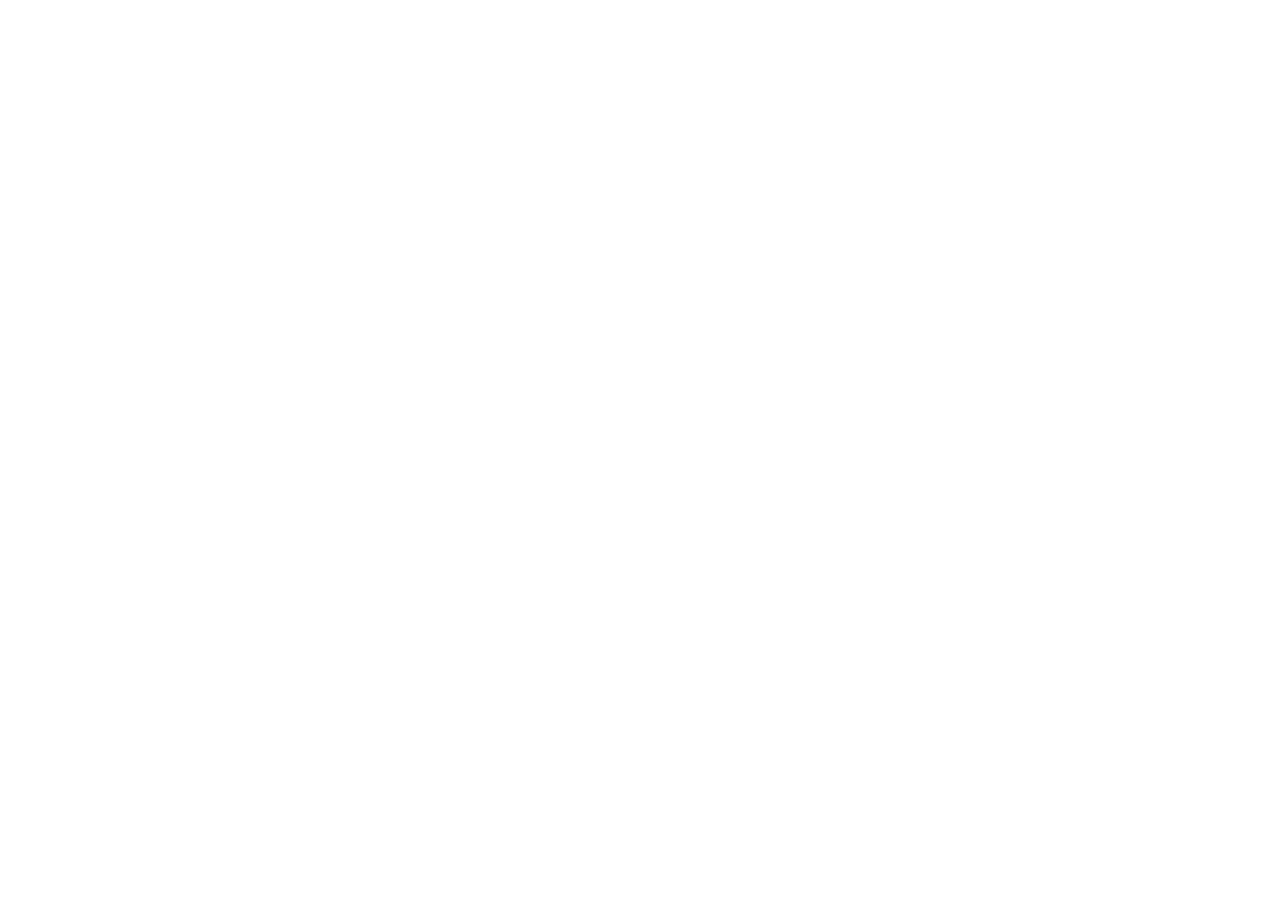
==== index.html @ fd84e526 "完成登录/注册页面的绘制" ====
<!DOCTYPE html>
<html lang="en">
  <head>
    <meta charset="UTF-8" />
    <meta name="viewport" content="width=device-width, initial-scale=1.0" />
    <title>Document</title>
  </head>
  <body></body>
</html>
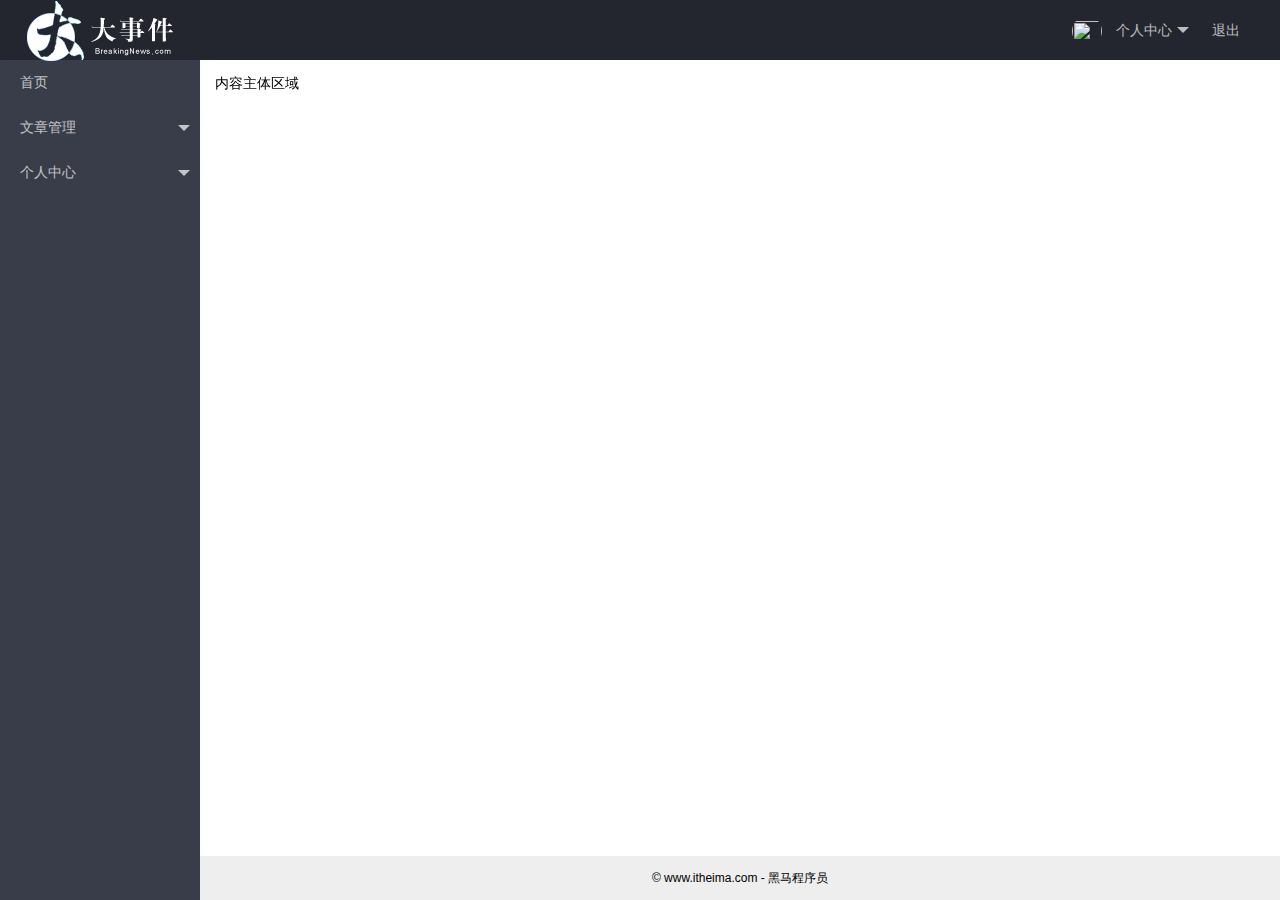
==== commit 5d9a5389: "index搭建" ====
--- a/index.html
+++ b/index.html
@@ -4,6 +4,74 @@
     <meta charset="UTF-8" />
     <meta name="viewport" content="width=device-width, initial-scale=1.0" />
     <title>Document</title>
+    <link rel="stylesheet" href="/assets/lib/layui/css/layui.css" />
+    <link rel="stylesheet" href="/assets/css/index.css" />
   </head>
-  <body></body>
+  <body class="layui-layout-body">
+    <div class="layui-layout layui-layout-admin">
+      <div class="layui-header">
+        <div class="layui-logo">
+          <img src="/assets/images/logo.png" alt="" />
+        </div>
+        <!-- 头部区域（可配合layui已有的水平导航） -->
+
+        <ul class="layui-nav layui-layout-right">
+          <li class="layui-nav-item">
+            <a href="javascript:;">
+              <img src="http://t.cn/RCzsdCq" class="layui-nav-img" />
+              个人中心
+            </a>
+            <dl class="layui-nav-child">
+              <dd><a href="">基本资料</a></dd>
+              <dd><a href="">更换头像</a></dd>
+              <dd><a href="">重置密码</a></dd>
+            </dl>
+          </li>
+          <li class="layui-nav-item"><a href="">退出</a></li>
+        </ul>
+      </div>
+
+      <div class="layui-side layui-bg-black">
+        <div class="layui-side-scroll">
+          <!-- 左侧导航区域（可配合layui已有的垂直导航） -->
+          <ul class="layui-nav layui-nav-tree" lay-filter="test">
+            <li class="layui-nav-item"><a href="">首页</a></li>
+            <li class="layui-nav-item">
+              <a class="" href="javascript:;">文章管理</a>
+              <dl class="layui-nav-child">
+                <dd><a href="javascript:;">文章类别</a></dd>
+                <dd><a href="javascript:;">文章列表</a></dd>
+                <dd><a href="javascript:;">发表文章</a></dd>
+              </dl>
+            </li>
+            <li class="layui-nav-item">
+              <a href="javascript:;">个人中心</a>
+              <dl class="layui-nav-child">
+                <dd><a href="javascript:;">基本资料</a></dd>
+                <dd><a href="javascript:;">更换头像</a></dd>
+                <dd><a href="javascript:;">重置密码</a></dd>
+              </dl>
+            </li>
+          </ul>
+        </div>
+      </div>
+
+      <div class="layui-body">
+        <!-- 内容主体区域 -->
+        <div style="padding: 15px">内容主体区域</div>
+      </div>
+
+      <div class="layui-footer">
+        <!-- 底部固定区域 -->
+        © www.itheima.com - 黑马程序员
+      </div>
+    </div>
+    <script src="/assets/lib/layui/layui.all.js"></script>
+    <script>
+      //JavaScript代码区域
+      layui.use("element", function () {
+        var element = layui.element;
+      });
+    </script>
+  </body>
 </html>
--- a/assets/lib/layui/css/layui.css
+++ b/assets/lib/layui/css/layui.css
@@ -0,0 +1,2 @@
+/** layui-v2.5.5 MIT License By https://www.layui.com */
+ .layui-inline,img{display:inline-block;vertical-align:middle}h1,h2,h3,h4,h5,h6{font-weight:400}.layui-edge,.layui-header,.layui-inline,.layui-main{position:relative}.layui-body,.layui-edge,.layui-elip{overflow:hidden}.layui-btn,.layui-edge,.layui-inline,img{vertical-align:middle}.layui-btn,.layui-disabled,.layui-icon,.layui-unselect{-moz-user-select:none;-webkit-user-select:none;-ms-user-select:none}.layui-elip,.layui-form-checkbox span,.layui-form-pane .layui-form-label{text-overflow:ellipsis;white-space:nowrap}.layui-breadcrumb,.layui-tree-btnGroup{visibility:hidden}blockquote,body,button,dd,div,dl,dt,form,h1,h2,h3,h4,h5,h6,input,li,ol,p,pre,td,textarea,th,ul{margin:0;padding:0;-webkit-tap-highlight-color:rgba(0,0,0,0)}a:active,a:hover{outline:0}img{border:none}li{list-style:none}table{border-collapse:collapse;border-spacing:0}h4,h5,h6{font-size:100%}button,input,optgroup,option,select,textarea{font-family:inherit;font-size:inherit;font-style:inherit;font-weight:inherit;outline:0}pre{white-space:pre-wrap;white-space:-moz-pre-wrap;white-space:-pre-wrap;white-space:-o-pre-wrap;word-wrap:break-word}body{line-height:24px;font:14px Helvetica Neue,Helvetica,PingFang SC,Tahoma,Arial,sans-serif}hr{height:1px;margin:10px 0;border:0;clear:both}a{color:#333;text-decoration:none}a:hover{color:#777}a cite{font-style:normal;*cursor:pointer}.layui-border-box,.layui-border-box *{box-sizing:border-box}.layui-box,.layui-box *{box-sizing:content-box}.layui-clear{clear:both;*zoom:1}.layui-clear:after{content:'\20';clear:both;*zoom:1;display:block;height:0}.layui-inline{*display:inline;*zoom:1}.layui-edge{display:inline-block;width:0;height:0;border-width:6px;border-style:dashed;border-color:transparent}.layui-edge-top{top:-4px;border-bottom-color:#999;border-bottom-style:solid}.layui-edge-right{border-left-color:#999;border-left-style:solid}.layui-edge-bottom{top:2px;border-top-color:#999;border-top-style:solid}.layui-edge-left{border-right-color:#999;border-right-style:solid}.layui-disabled,.layui-disabled:hover{color:#d2d2d2!important;cursor:not-allowed!important}.layui-circle{border-radius:100%}.layui-show{display:block!important}.layui-hide{display:none!important}@font-face{font-family:layui-icon;src:url(../font/iconfont.eot?v=250);src:url(../font/iconfont.eot?v=250#iefix) format('embedded-opentype'),url(../font/iconfont.woff2?v=250) format('woff2'),url(../font/iconfont.woff?v=250) format('woff'),url(../font/iconfont.ttf?v=250) format('truetype'),url(../font/iconfont.svg?v=250#layui-icon) format('svg')}.layui-icon{font-family:layui-icon!important;font-size:16px;font-style:normal;-webkit-font-smoothing:antialiased;-moz-osx-font-smoothing:grayscale}.layui-icon-reply-fill:before{content:"\e611"}.layui-icon-set-fill:before{content:"\e614"}.layui-icon-menu-fill:before{content:"\e60f"}.layui-icon-search:before{content:"\e615"}.layui-icon-share:before{content:"\e641"}.layui-icon-set-sm:before{content:"\e620"}.layui-icon-engine:before{content:"\e628"}.layui-icon-close:before{content:"\1006"}.layui-icon-close-fill:before{content:"\1007"}.layui-icon-chart-screen:before{content:"\e629"}.layui-icon-star:before{content:"\e600"}.layui-icon-circle-dot:before{content:"\e617"}.layui-icon-chat:before{content:"\e606"}.layui-icon-release:before{content:"\e609"}.layui-icon-list:before{content:"\e60a"}.layui-icon-chart:before{content:"\e62c"}.layui-icon-ok-circle:before{content:"\1005"}.layui-icon-layim-theme:before{content:"\e61b"}.layui-icon-table:before{content:"\e62d"}.layui-icon-right:before{content:"\e602"}.layui-icon-left:before{content:"\e603"}.layui-icon-cart-simple:before{content:"\e698"}.layui-icon-face-cry:before{content:"\e69c"}.layui-icon-face-smile:before{content:"\e6af"}.layui-icon-survey:before{content:"\e6b2"}.layui-icon-tree:before{content:"\e62e"}.layui-icon-upload-circle:before{content:"\e62f"}.layui-icon-add-circle:before{content:"\e61f"}.layui-icon-download-circle:before{content:"\e601"}.layui-icon-templeate-1:before{content:"\e630"}.layui-icon-util:before{content:"\e631"}.layui-icon-face-surprised:before{content:"\e664"}.layui-icon-edit:before{content:"\e642"}.layui-icon-speaker:before{content:"\e645"}.layui-icon-down:before{content:"\e61a"}.layui-icon-file:before{content:"\e621"}.layui-icon-layouts:before{content:"\e632"}.layui-icon-rate-half:before{content:"\e6c9"}.layui-icon-add-circle-fine:before{content:"\e608"}.layui-icon-prev-circle:before{content:"\e633"}.layui-icon-read:before{content:"\e705"}.layui-icon-404:before{content:"\e61c"}.layui-icon-carousel:before{content:"\e634"}.layui-icon-help:before{content:"\e607"}.layui-icon-code-circle:before{content:"\e635"}.layui-icon-water:before{content:"\e636"}.layui-icon-username:before{content:"\e66f"}.layui-icon-find-fill:before{content:"\e670"}.layui-icon-about:before{content:"\e60b"}.layui-icon-location:before{content:"\e715"}.layui-icon-up:before{content:"\e619"}.layui-icon-pause:before{content:"\e651"}.layui-icon-date:before{content:"\e637"}.layui-icon-layim-uploadfile:before{content:"\e61d"}.layui-icon-delete:before{content:"\e640"}.layui-icon-play:before{content:"\e652"}.layui-icon-top:before{content:"\e604"}.layui-icon-friends:before{content:"\e612"}.layui-icon-refresh-3:before{content:"\e9aa"}.layui-icon-ok:before{content:"\e605"}.layui-icon-layer:before{content:"\e638"}.layui-icon-face-smile-fine:before{content:"\e60c"}.layui-icon-dollar:before{content:"\e659"}.layui-icon-group:before{content:"\e613"}.layui-icon-layim-download:before{content:"\e61e"}.layui-icon-picture-fine:before{content:"\e60d"}.layui-icon-link:before{content:"\e64c"}.layui-icon-diamond:before{content:"\e735"}.layui-icon-log:before{content:"\e60e"}.layui-icon-rate-solid:before{content:"\e67a"}.layui-icon-fonts-del:before{content:"\e64f"}.layui-icon-unlink:before{content:"\e64d"}.layui-icon-fonts-clear:before{content:"\e639"}.layui-icon-triangle-r:before{content:"\e623"}.layui-icon-circle:before{content:"\e63f"}.layui-icon-radio:before{content:"\e643"}.layui-icon-align-center:before{content:"\e647"}.layui-icon-align-right:before{content:"\e648"}.layui-icon-align-left:before{content:"\e649"}.layui-icon-loading-1:before{content:"\e63e"}.layui-icon-return:before{content:"\e65c"}.layui-icon-fonts-strong:before{content:"\e62b"}.layui-icon-upload:before{content:"\e67c"}.layui-icon-dialogue:before{content:"\e63a"}.layui-icon-video:before{content:"\e6ed"}.layui-icon-headset:before{content:"\e6fc"}.layui-icon-cellphone-fine:before{content:"\e63b"}.layui-icon-add-1:before{content:"\e654"}.layui-icon-face-smile-b:before{content:"\e650"}.layui-icon-fonts-html:before{content:"\e64b"}.layui-icon-form:before{content:"\e63c"}.layui-icon-cart:before{content:"\e657"}.layui-icon-camera-fill:before{content:"\e65d"}.layui-icon-tabs:before{content:"\e62a"}.layui-icon-fonts-code:before{content:"\e64e"}.layui-icon-fire:before{content:"\e756"}.layui-icon-set:before{content:"\e716"}.layui-icon-fonts-u:before{content:"\e646"}.layui-icon-triangle-d:before{content:"\e625"}.layui-icon-tips:before{content:"\e702"}.layui-icon-picture:before{content:"\e64a"}.layui-icon-more-vertical:before{content:"\e671"}.layui-icon-flag:before{content:"\e66c"}.layui-icon-loading:before{content:"\e63d"}.layui-icon-fonts-i:before{content:"\e644"}.layui-icon-refresh-1:before{content:"\e666"}.layui-icon-rmb:before{content:"\e65e"}.layui-icon-home:before{content:"\e68e"}.layui-icon-user:before{content:"\e770"}.layui-icon-notice:before{content:"\e667"}.layui-icon-login-weibo:before{content:"\e675"}.layui-icon-voice:before{content:"\e688"}.layui-icon-upload-drag:before{content:"\e681"}.layui-icon-login-qq:before{content:"\e676"}.layui-icon-snowflake:before{content:"\e6b1"}.layui-icon-file-b:before{content:"\e655"}.layui-icon-template:before{content:"\e663"}.layui-icon-auz:before{content:"\e672"}.layui-icon-console:before{content:"\e665"}.layui-icon-app:before{content:"\e653"}.layui-icon-prev:before{content:"\e65a"}.layui-icon-website:before{content:"\e7ae"}.layui-icon-next:before{content:"\e65b"}.layui-icon-component:before{content:"\e857"}.layui-icon-more:before{content:"\e65f"}.layui-icon-login-wechat:before{content:"\e677"}.layui-icon-shrink-right:before{content:"\e668"}.layui-icon-spread-left:before{content:"\e66b"}.layui-icon-camera:before{content:"\e660"}.layui-icon-note:before{content:"\e66e"}.layui-icon-refresh:before{content:"\e669"}.layui-icon-female:before{content:"\e661"}.layui-icon-male:before{content:"\e662"}.layui-icon-password:before{content:"\e673"}.layui-icon-senior:before{content:"\e674"}.layui-icon-theme:before{content:"\e66a"}.layui-icon-tread:before{content:"\e6c5"}.layui-icon-praise:before{content:"\e6c6"}.layui-icon-star-fill:before{content:"\e658"}.layui-icon-rate:before{content:"\e67b"}.layui-icon-template-1:before{content:"\e656"}.layui-icon-vercode:before{content:"\e679"}.layui-icon-cellphone:before{content:"\e678"}.layui-icon-screen-full:before{content:"\e622"}.layui-icon-screen-restore:before{content:"\e758"}.layui-icon-cols:before{content:"\e610"}.layui-icon-export:before{content:"\e67d"}.layui-icon-print:before{content:"\e66d"}.layui-icon-slider:before{content:"\e714"}.layui-icon-addition:before{content:"\e624"}.layui-icon-subtraction:before{content:"\e67e"}.layui-icon-service:before{content:"\e626"}.layui-icon-transfer:before{content:"\e691"}.layui-main{width:1140px;margin:0 auto}.layui-header{z-index:1000;height:60px}.layui-header a:hover{transition:all .5s;-webkit-transition:all .5s}.layui-side{position:fixed;left:0;top:0;bottom:0;z-index:999;width:200px;overflow-x:hidden}.layui-side-scroll{position:relative;width:220px;height:100%;overflow-x:hidden}.layui-body{position:absolute;left:200px;right:0;top:0;bottom:0;z-index:998;width:auto;overflow-y:auto;box-sizing:border-box}.layui-layout-body{overflow:hidden}.layui-layout-admin .layui-header{background-color:#23262E}.layui-layout-admin .layui-side{top:60px;width:200px;overflow-x:hidden}.layui-layout-admin .layui-body{position:fixed;top:60px;bottom:44px}.layui-layout-admin .layui-main{width:auto;margin:0 15px}.layui-layout-admin .layui-footer{position:fixed;left:200px;right:0;bottom:0;height:44px;line-height:44px;padding:0 15px;background-color:#eee}.layui-layout-admin .layui-logo{position:absolute;left:0;top:0;width:200px;height:100%;line-height:60px;text-align:center;color:#009688;font-size:16px}.layui-layout-admin .layui-header .layui-nav{background:0 0}.layui-layout-left{position:absolute!important;left:200px;top:0}.layui-layout-right{position:absolute!important;right:0;top:0}.layui-container{position:relative;margin:0 auto;padding:0 15px;box-sizing:border-box}.layui-fluid{position:relative;margin:0 auto;padding:0 15px}.layui-row:after,.layui-row:before{content:'';display:block;clear:both}.layui-col-lg1,.layui-col-lg10,.layui-col-lg11,.layui-col-lg12,.layui-col-lg2,.layui-col-lg3,.layui-col-lg4,.layui-col-lg5,.layui-col-lg6,.layui-col-lg7,.layui-col-lg8,.layui-col-lg9,.layui-col-md1,.layui-col-md10,.layui-col-md11,.layui-col-md12,.layui-col-md2,.layui-col-md3,.layui-col-md4,.layui-col-md5,.layui-col-md6,.layui-col-md7,.layui-col-md8,.layui-col-md9,.layui-col-sm1,.layui-col-sm10,.layui-col-sm11,.layui-col-sm12,.layui-col-sm2,.layui-col-sm3,.layui-col-sm4,.layui-col-sm5,.layui-col-sm6,.layui-col-sm7,.layui-col-sm8,.layui-col-sm9,.layui-col-xs1,.layui-col-xs10,.layui-col-xs11,.layui-col-xs12,.layui-col-xs2,.layui-col-xs3,.layui-col-xs4,.layui-col-xs5,.layui-col-xs6,.layui-col-xs7,.layui-col-xs8,.layui-col-xs9{position:relative;display:block;box-sizing:border-box}.layui-col-xs1,.layui-col-xs10,.layui-col-xs11,.layui-col-xs12,.layui-col-xs2,.layui-col-xs3,.layui-col-xs4,.layui-col-xs5,.layui-col-xs6,.layui-col-xs7,.layui-col-xs8,.layui-col-xs9{float:left}.layui-col-xs1{width:8.33333333%}.layui-col-xs2{width:16.66666667%}.layui-col-xs3{width:25%}.layui-col-xs4{width:33.33333333%}.layui-col-xs5{width:41.66666667%}.layui-col-xs6{width:50%}.layui-col-xs7{width:58.33333333%}.layui-col-xs8{width:66.66666667%}.layui-col-xs9{width:75%}.layui-col-xs10{width:83.33333333%}.layui-col-xs11{width:91.66666667%}.layui-col-xs12{width:100%}.layui-col-xs-offset1{margin-left:8.33333333%}.layui-col-xs-offset2{margin-left:16.66666667%}.layui-col-xs-offset3{margin-left:25%}.layui-col-xs-offset4{margin-left:33.33333333%}.layui-col-xs-offset5{margin-left:41.66666667%}.layui-col-xs-offset6{margin-left:50%}.layui-col-xs-offset7{margin-left:58.33333333%}.layui-col-xs-offset8{margin-left:66.66666667%}.layui-col-xs-offset9{margin-left:75%}.layui-col-xs-offset10{margin-left:83.33333333%}.layui-col-xs-offset11{margin-left:91.66666667%}.layui-col-xs-offset12{margin-left:100%}@media screen and (max-width:768px){.layui-hide-xs{display:none!important}.layui-show-xs-block{display:block!important}.layui-show-xs-inline{display:inline!important}.layui-show-xs-inline-block{display:inline-block!important}}@media screen and (min-width:768px){.layui-container{width:750px}.layui-hide-sm{display:none!important}.layui-show-sm-block{display:block!important}.layui-show-sm-inline{display:inline!important}.layui-show-sm-inline-block{display:inline-block!important}.layui-col-sm1,.layui-col-sm10,.layui-col-sm11,.layui-col-sm12,.layui-col-sm2,.layui-col-sm3,.layui-col-sm4,.layui-col-sm5,.layui-col-sm6,.layui-col-sm7,.layui-col-sm8,.layui-col-sm9{float:left}.layui-col-sm1{width:8.33333333%}.layui-col-sm2{width:16.66666667%}.layui-col-sm3{width:25%}.layui-col-sm4{width:33.33333333%}.layui-col-sm5{width:41.66666667%}.layui-col-sm6{width:50%}.layui-col-sm7{width:58.33333333%}.layui-col-sm8{width:66.66666667%}.layui-col-sm9{width:75%}.layui-col-sm10{width:83.33333333%}.layui-col-sm11{width:91.66666667%}.layui-col-sm12{width:100%}.layui-col-sm-offset1{margin-left:8.33333333%}.layui-col-sm-offset2{margin-left:16.66666667%}.layui-col-sm-offset3{margin-left:25%}.layui-col-sm-offset4{margin-left:33.33333333%}.layui-col-sm-offset5{margin-left:41.66666667%}.layui-col-sm-offset6{margin-left:50%}.layui-col-sm-offset7{margin-left:58.33333333%}.layui-col-sm-offset8{margin-left:66.66666667%}.layui-col-sm-offset9{margin-left:75%}.layui-col-sm-offset10{margin-left:83.33333333%}.layui-col-sm-offset11{margin-left:91.66666667%}.layui-col-sm-offset12{margin-left:100%}}@media screen and (min-width:992px){.layui-container{width:970px}.layui-hide-md{display:none!important}.layui-show-md-block{display:block!important}.layui-show-md-inline{display:inline!important}.layui-show-md-inline-block{display:inline-block!important}.layui-col-md1,.layui-col-md10,.layui-col-md11,.layui-col-md12,.layui-col-md2,.layui-col-md3,.layui-col-md4,.layui-col-md5,.layui-col-md6,.layui-col-md7,.layui-col-md8,.layui-col-md9{float:left}.layui-col-md1{width:8.33333333%}.layui-col-md2{width:16.66666667%}.layui-col-md3{width:25%}.layui-col-md4{width:33.33333333%}.layui-col-md5{width:41.66666667%}.layui-col-md6{width:50%}.layui-col-md7{width:58.33333333%}.layui-col-md8{width:66.66666667%}.layui-col-md9{width:75%}.layui-col-md10{width:83.33333333%}.layui-col-md11{width:91.66666667%}.layui-col-md12{width:100%}.layui-col-md-offset1{margin-left:8.33333333%}.layui-col-md-offset2{margin-left:16.66666667%}.layui-col-md-offset3{margin-left:25%}.layui-col-md-offset4{margin-left:33.33333333%}.layui-col-md-offset5{margin-left:41.66666667%}.layui-col-md-offset6{margin-left:50%}.layui-col-md-offset7{margin-left:58.33333333%}.layui-col-md-offset8{margin-left:66.66666667%}.layui-col-md-offset9{margin-left:75%}.layui-col-md-offset10{margin-left:83.33333333%}.layui-col-md-offset11{margin-left:91.66666667%}.layui-col-md-offset12{margin-left:100%}}@media screen and (min-width:1200px){.layui-container{width:1170px}.layui-hide-lg{display:none!important}.layui-show-lg-block{display:block!important}.layui-show-lg-inline{display:inline!important}.layui-show-lg-inline-block{display:inline-block!important}.layui-col-lg1,.layui-col-lg10,.layui-col-lg11,.layui-col-lg12,.layui-col-lg2,.layui-col-lg3,.layui-col-lg4,.layui-col-lg5,.layui-col-lg6,.layui-col-lg7,.layui-col-lg8,.layui-col-lg9{float:left}.layui-col-lg1{width:8.33333333%}.layui-col-lg2{width:16.66666667%}.layui-col-lg3{width:25%}.layui-col-lg4{width:33.33333333%}.layui-col-lg5{width:41.66666667%}.layui-col-lg6{width:50%}.layui-col-lg7{width:58.33333333%}.layui-col-lg8{width:66.66666667%}.layui-col-lg9{width:75%}.layui-col-lg10{width:83.33333333%}.layui-col-lg11{width:91.66666667%}.layui-col-lg12{width:100%}.layui-col-lg-offset1{margin-left:8.33333333%}.layui-col-lg-offset2{margin-left:16.66666667%}.layui-col-lg-offset3{margin-left:25%}.layui-col-lg-offset4{margin-left:33.33333333%}.layui-col-lg-offset5{margin-left:41.66666667%}.layui-col-lg-offset6{margin-left:50%}.layui-col-lg-offset7{margin-left:58.33333333%}.layui-col-lg-offset8{margin-left:66.66666667%}.layui-col-lg-offset9{margin-left:75%}.layui-col-lg-offset10{margin-left:83.33333333%}.layui-col-lg-offset11{margin-left:91.66666667%}.layui-col-lg-offset12{margin-left:100%}}.layui-col-space1{margin:-.5px}.layui-col-space1>*{padding:.5px}.layui-col-space3{margin:-1.5px}.layui-col-space3>*{padding:1.5px}.layui-col-space5{margin:-2.5px}.layui-col-space5>*{padding:2.5px}.layui-col-space8{margin:-3.5px}.layui-col-space8>*{padding:3.5px}.layui-col-space10{margin:-5px}.layui-col-space10>*{padding:5px}.layui-col-space12{margin:-6px}.layui-col-space12>*{padding:6px}.layui-col-space15{margin:-7.5px}.layui-col-space15>*{padding:7.5px}.layui-col-space18{margin:-9px}.layui-col-space18>*{padding:9px}.layui-col-space20{margin:-10px}.layui-col-space20>*{padding:10px}.layui-col-space22{margin:-11px}.layui-col-space22>*{padding:11px}.layui-col-space25{margin:-12.5px}.layui-col-space25>*{padding:12.5px}.layui-col-space30{margin:-15px}.layui-col-space30>*{padding:15px}.layui-btn,.layui-input,.layui-select,.layui-textarea,.layui-upload-button{outline:0;-webkit-appearance:none;transition:all .3s;-webkit-transition:all .3s;box-sizing:border-box}.layui-elem-quote{margin-bottom:10px;padding:15px;line-height:22px;border-left:5px solid #009688;border-radius:0 2px 2px 0;background-color:#f2f2f2}.layui-quote-nm{border-style:solid;border-width:1px 1px 1px 5px;background:0 0}.layui-elem-field{margin-bottom:10px;padding:0;border-width:1px;border-style:solid}.layui-elem-field legend{margin-left:20px;padding:0 10px;font-size:20px;font-weight:300}.layui-field-title{margin:10px 0 20px;border-width:1px 0 0}.layui-field-box{padding:10px 15px}.layui-field-title .layui-field-box{padding:10px 0}.layui-progress{position:relative;height:6px;border-radius:20px;background-color:#e2e2e2}.layui-progress-bar{position:absolute;left:0;top:0;width:0;max-width:100%;height:6px;border-radius:20px;text-align:right;background-color:#5FB878;transition:all .3s;-webkit-transition:all .3s}.layui-progress-big,.layui-progress-big .layui-progress-bar{height:18px;line-height:18px}.layui-progress-text{position:relative;top:-20px;line-height:18px;font-size:12px;color:#666}.layui-progress-big .layui-progress-text{position:static;padding:0 10px;color:#fff}.layui-collapse{border-width:1px;border-style:solid;border-radius:2px}.layui-colla-content,.layui-colla-item{border-top-width:1px;border-top-style:solid}.layui-colla-item:first-child{border-top:none}.layui-colla-title{position:relative;height:42px;line-height:42px;padding:0 15px 0 35px;color:#333;background-color:#f2f2f2;cursor:pointer;font-size:14px;overflow:hidden}.layui-colla-content{display:none;padding:10px 15px;line-height:22px;color:#666}.layui-colla-icon{position:absolute;left:15px;top:0;font-size:14px}.layui-card{margin-bottom:15px;border-radius:2px;background-color:#fff;box-shadow:0 1px 2px 0 rgba(0,0,0,.05)}.layui-card:last-child{margin-bottom:0}.layui-card-header{position:relative;height:42px;line-height:42px;padding:0 15px;border-bottom:1px solid #f6f6f6;color:#333;border-radius:2px 2px 0 0;font-size:14px}.layui-bg-black,.layui-bg-blue,.layui-bg-cyan,.layui-bg-green,.layui-bg-orange,.layui-bg-red{color:#fff!important}.layui-card-body{position:relative;padding:10px 15px;line-height:24px}.layui-card-body[pad15]{padding:15px}.layui-card-body[pad20]{padding:20px}.layui-card-body .layui-table{margin:5px 0}.layui-card .layui-tab{margin:0}.layui-panel-window{position:relative;padding:15px;border-radius:0;border-top:5px solid #E6E6E6;background-color:#fff}.layui-auxiliar-moving{position:fixed;left:0;right:0;top:0;bottom:0;width:100%;height:100%;background:0 0;z-index:9999999999}.layui-form-label,.layui-form-mid,.layui-form-select,.layui-input-block,.layui-input-inline,.layui-textarea{position:relative}.layui-bg-red{background-color:#FF5722!important}.layui-bg-orange{background-color:#FFB800!important}.layui-bg-green{background-color:#009688!important}.layui-bg-cyan{background-color:#2F4056!important}.layui-bg-blue{background-color:#1E9FFF!important}.layui-bg-black{background-color:#393D49!important}.layui-bg-gray{background-color:#eee!important;color:#666!important}.layui-badge-rim,.layui-colla-content,.layui-colla-item,.layui-collapse,.layui-elem-field,.layui-form-pane .layui-form-item[pane],.layui-form-pane .layui-form-label,.layui-input,.layui-layedit,.layui-layedit-tool,.layui-quote-nm,.layui-select,.layui-tab-bar,.layui-tab-card,.layui-tab-title,.layui-tab-title .layui-this:after,.layui-textarea{border-color:#e6e6e6}.layui-timeline-item:before,hr{background-color:#e6e6e6}.layui-text{line-height:22px;font-size:14px;color:#666}.layui-text h1,.layui-text h2,.layui-text h3{font-weight:500;color:#333}.layui-text h1{font-size:30px}.layui-text h2{font-size:24px}.layui-text h3{font-size:18px}.layui-text a:not(.layui-btn){color:#01AAED}.layui-text a:not(.layui-btn):hover{text-decoration:underline}.layui-text ul{padding:5px 0 5px 15px}.layui-text ul li{margin-top:5px;list-style-type:disc}.layui-text em,.layui-word-aux{color:#999!important;padding:0 5px!important}.layui-btn{display:inline-block;height:38px;line-height:38px;padding:0 18px;background-color:#009688;color:#fff;white-space:nowrap;text-align:center;font-size:14px;border:none;border-radius:2px;cursor:pointer}.layui-btn:hover{opacity:.8;filter:alpha(opacity=80);color:#fff}.layui-btn:active{opacity:1;filter:alpha(opacity=100)}.layui-btn+.layui-btn{margin-left:10px}.layui-btn-container{font-size:0}.layui-btn-container .layui-btn{margin-right:10px;margin-bottom:10px}.layui-btn-container .layui-btn+.layui-btn{margin-left:0}.layui-table .layui-btn-container .layui-btn{margin-bottom:9px}.layui-btn-radius{border-radius:100px}.layui-btn .layui-icon{margin-right:3px;font-size:18px;vertical-align:bottom;vertical-align:middle\9}.layui-btn-primary{border:1px solid #C9C9C9;background-color:#fff;color:#555}.layui-btn-primary:hover{border-color:#009688;color:#333}.layui-btn-normal{background-color:#1E9FFF}.layui-btn-warm{background-color:#FFB800}.layui-btn-danger{background-color:#FF5722}.layui-btn-checked{background-color:#5FB878}.layui-btn-disabled,.layui-btn-disabled:active,.layui-btn-disabled:hover{border:1px solid #e6e6e6;background-color:#FBFBFB;color:#C9C9C9;cursor:not-allowed;opacity:1}.layui-btn-lg{height:44px;line-height:44px;padding:0 25px;font-size:16px}.layui-btn-sm{height:30px;line-height:30px;padding:0 10px;font-size:12px}.layui-btn-sm i{font-size:16px!important}.layui-btn-xs{height:22px;line-height:22px;padding:0 5px;font-size:12px}.layui-btn-xs i{font-size:14px!important}.layui-btn-group{display:inline-block;vertical-align:middle;font-size:0}.layui-btn-group .layui-btn{margin-left:0!important;margin-right:0!important;border-left:1px solid rgba(255,255,255,.5);border-radius:0}.layui-btn-group .layui-btn-primary{border-left:none}.layui-btn-group .layui-btn-primary:hover{border-color:#C9C9C9;color:#009688}.layui-btn-group .layui-btn:first-child{border-left:none;border-radius:2px 0 0 2px}.layui-btn-group .layui-btn-primary:first-child{border-left:1px solid #c9c9c9}.layui-btn-group .layui-btn:last-child{border-radius:0 2px 2px 0}.layui-btn-group .layui-btn+.layui-btn{margin-left:0}.layui-btn-group+.layui-btn-group{margin-left:10px}.layui-btn-fluid{width:100%}.layui-input,.layui-select,.layui-textarea{height:38px;line-height:1.3;line-height:38px\9;border-width:1px;border-style:solid;background-color:#fff;border-radius:2px}.layui-input::-webkit-input-placeholder,.layui-select::-webkit-input-placeholder,.layui-textarea::-webkit-input-placeholder{line-height:1.3}.layui-input,.layui-textarea{display:block;width:100%;padding-left:10px}.layui-input:hover,.layui-textarea:hover{border-color:#D2D2D2!important}.layui-input:focus,.layui-textarea:focus{border-color:#C9C9C9!important}.layui-textarea{min-height:100px;height:auto;line-height:20px;padding:6px 10px;resize:vertical}.layui-select{padding:0 10px}.layui-form input[type=checkbox],.layui-form input[type=radio],.layui-form select{display:none}.layui-form [lay-ignore]{display:initial}.layui-form-item{margin-bottom:15px;clear:both;*zoom:1}.layui-form-item:after{content:'\20';clear:both;*zoom:1;display:block;height:0}.layui-form-label{float:left;display:block;padding:9px 15px;width:80px;font-weight:400;line-height:20px;text-align:right}.layui-form-label-col{display:block;float:none;padding:9px 0;line-height:20px;text-align:left}.layui-form-item .layui-inline{margin-bottom:5px;margin-right:10px}.layui-input-block{margin-left:110px;min-height:36px}.layui-input-inline{display:inline-block;vertical-align:middle}.layui-form-item .layui-input-inline{float:left;width:190px;margin-right:10px}.layui-form-text .layui-input-inline{width:auto}.layui-form-mid{float:left;display:block;padding:9px 0!important;line-height:20px;margin-right:10px}.layui-form-danger+.layui-form-select .layui-input,.layui-form-danger:focus{border-color:#FF5722!important}.layui-form-select .layui-input{padding-right:30px;cursor:pointer}.layui-form-select .layui-edge{position:absolute;right:10px;top:50%;margin-top:-3px;cursor:pointer;border-width:6px;border-top-color:#c2c2c2;border-top-style:solid;transition:all .3s;-webkit-transition:all .3s}.layui-form-select dl{display:none;position:absolute;left:0;top:42px;padding:5px 0;z-index:899;min-width:100%;border:1px solid #d2d2d2;max-height:300px;overflow-y:auto;background-color:#fff;border-radius:2px;box-shadow:0 2px 4px rgba(0,0,0,.12);box-sizing:border-box}.layui-form-select dl dd,.layui-form-select dl dt{padding:0 10px;line-height:36px;white-space:nowrap;overflow:hidden;text-overflow:ellipsis}.layui-form-select dl dt{font-size:12px;color:#999}.layui-form-select dl dd{cursor:pointer}.layui-form-select dl dd:hover{background-color:#f2f2f2;-webkit-transition:.5s all;transition:.5s all}.layui-form-select .layui-select-group dd{padding-left:20px}.layui-form-select dl dd.layui-select-tips{padding-left:10px!important;color:#999}.layui-form-select dl dd.layui-this{background-color:#5FB878;color:#fff}.layui-form-checkbox,.layui-form-select dl dd.layui-disabled{background-color:#fff}.layui-form-selected dl{display:block}.layui-form-checkbox,.layui-form-checkbox *,.layui-form-switch{display:inline-block;vertical-align:middle}.layui-form-selected .layui-edge{margin-top:-9px;-webkit-transform:rotate(180deg);transform:rotate(180deg);margin-top:-3px\9}:root .layui-form-selected .layui-edge{margin-top:-9px\0/IE9}.layui-form-selectup dl{top:auto;bottom:42px}.layui-select-none{margin:5px 0;text-align:center;color:#999}.layui-select-disabled .layui-disabled{border-color:#eee!important}.layui-select-disabled .layui-edge{border-top-color:#d2d2d2}.layui-form-checkbox{position:relative;height:30px;line-height:30px;margin-right:10px;padding-right:30px;cursor:pointer;font-size:0;-webkit-transition:.1s linear;transition:.1s linear;box-sizing:border-box}.layui-form-checkbox span{padding:0 10px;height:100%;font-size:14px;border-radius:2px 0 0 2px;background-color:#d2d2d2;color:#fff;overflow:hidden}.layui-form-checkbox:hover span{background-color:#c2c2c2}.layui-form-checkbox i{position:absolute;right:0;top:0;width:30px;height:28px;border:1px solid #d2d2d2;border-left:none;border-radius:0 2px 2px 0;color:#fff;font-size:20px;text-align:center}.layui-form-checkbox:hover i{border-color:#c2c2c2;color:#c2c2c2}.layui-form-checked,.layui-form-checked:hover{border-color:#5FB878}.layui-form-checked span,.layui-form-checked:hover span{background-color:#5FB878}.layui-form-checked i,.layui-form-checked:hover i{color:#5FB878}.layui-form-item .layui-form-checkbox{margin-top:4px}.layui-form-checkbox[lay-skin=primary]{height:auto!important;line-height:normal!important;min-width:18px;min-height:18px;border:none!important;margin-right:0;padding-left:28px;padding-right:0;background:0 0}.layui-form-checkbox[lay-skin=primary] span{padding-left:0;padding-right:15px;line-height:18px;background:0 0;color:#666}.layui-form-checkbox[lay-skin=primary] i{right:auto;left:0;width:16px;height:16px;line-height:16px;border:1px solid #d2d2d2;font-size:12px;border-radius:2px;background-color:#fff;-webkit-transition:.1s linear;transition:.1s linear}.layui-form-checkbox[lay-skin=primary]:hover i{border-color:#5FB878;color:#fff}.layui-form-checked[lay-skin=primary] i{border-color:#5FB878!important;background-color:#5FB878;color:#fff}.layui-checkbox-disbaled[lay-skin=primary] span{background:0 0!important;color:#c2c2c2}.layui-checkbox-disbaled[lay-skin=primary]:hover i{border-color:#d2d2d2}.layui-form-item .layui-form-checkbox[lay-skin=primary]{margin-top:10px}.layui-form-switch{position:relative;height:22px;line-height:22px;min-width:35px;padding:0 5px;margin-top:8px;border:1px solid #d2d2d2;border-radius:20px;cursor:pointer;background-color:#fff;-webkit-transition:.1s linear;transition:.1s linear}.layui-form-switch i{position:absolute;left:5px;top:3px;width:16px;height:16px;border-radius:20px;background-color:#d2d2d2;-webkit-transition:.1s linear;transition:.1s linear}.layui-form-switch em{position:relative;top:0;width:25px;margin-left:21px;padding:0!important;text-align:center!important;color:#999!important;font-style:normal!important;font-size:12px}.layui-form-onswitch{border-color:#5FB878;background-color:#5FB878}.layui-checkbox-disbaled,.layui-checkbox-disbaled i{border-color:#e2e2e2!important}.layui-form-onswitch i{left:100%;margin-left:-21px;background-color:#fff}.layui-form-onswitch em{margin-left:5px;margin-right:21px;color:#fff!important}.layui-checkbox-disbaled span{background-color:#e2e2e2!important}.layui-checkbox-disbaled:hover i{color:#fff!important}[lay-radio]{display:none}.layui-form-radio,.layui-form-radio *{display:inline-block;vertical-align:middle}.layui-form-radio{line-height:28px;margin:6px 10px 0 0;padding-right:10px;cursor:pointer;font-size:0}.layui-form-radio *{font-size:14px}.layui-form-radio>i{margin-right:8px;font-size:22px;color:#c2c2c2}.layui-form-radio>i:hover,.layui-form-radioed>i{color:#5FB878}.layui-radio-disbaled>i{color:#e2e2e2!important}.layui-form-pane .layui-form-label{width:110px;padding:8px 15px;height:38px;line-height:20px;border-width:1px;border-style:solid;border-radius:2px 0 0 2px;text-align:center;background-color:#FBFBFB;overflow:hidden;box-sizing:border-box}.layui-form-pane .layui-input-inline{margin-left:-1px}.layui-form-pane .layui-input-block{margin-left:110px;left:-1px}.layui-form-pane .layui-input{border-radius:0 2px 2px 0}.layui-form-pane .layui-form-text .layui-form-label{float:none;width:100%;border-radius:2px;box-sizing:border-box;text-align:left}.layui-form-pane .layui-form-text .layui-input-inline{display:block;margin:0;top:-1px;clear:both}.layui-form-pane .layui-form-text .layui-input-block{margin:0;left:0;top:-1px}.layui-form-pane .layui-form-text .layui-textarea{min-height:100px;border-radius:0 0 2px 2px}.layui-form-pane .layui-form-checkbox{margin:4px 0 4px 10px}.layui-form-pane .layui-form-radio,.layui-form-pane .layui-form-switch{margin-top:6px;margin-left:10px}.layui-form-pane .layui-form-item[pane]{position:relative;border-width:1px;border-style:solid}.layui-form-pane .layui-form-item[pane] .layui-form-label{position:absolute;left:0;top:0;height:100%;border-width:0 1px 0 0}.layui-form-pane .layui-form-item[pane] .layui-input-inline{margin-left:110px}@media screen and (max-width:450px){.layui-form-item .layui-form-label{text-overflow:ellipsis;overflow:hidden;white-space:nowrap}.layui-form-item .layui-inline{display:block;margin-right:0;margin-bottom:20px;clear:both}.layui-form-item .layui-inline:after{content:'\20';clear:both;display:block;height:0}.layui-form-item .layui-input-inline{display:block;float:none;left:-3px;width:auto;margin:0 0 10px 112px}.layui-form-item .layui-input-inline+.layui-form-mid{margin-left:110px;top:-5px;padding:0}.layui-form-item .layui-form-checkbox{margin-right:5px;margin-bottom:5px}}.layui-layedit{border-width:1px;border-style:solid;border-radius:2px}.layui-layedit-tool{padding:3px 5px;border-bottom-width:1px;border-bottom-style:solid;font-size:0}.layedit-tool-fixed{position:fixed;top:0;border-top:1px solid #e2e2e2}.layui-layedit-tool .layedit-tool-mid,.layui-layedit-tool .layui-icon{display:inline-block;vertical-align:middle;text-align:center;font-size:14px}.layui-layedit-tool .layui-icon{position:relative;width:32px;height:30px;line-height:30px;margin:3px 5px;color:#777;cursor:pointer;border-radius:2px}.layui-layedit-tool .layui-icon:hover{color:#393D49}.layui-layedit-tool .layui-icon:active{color:#000}.layui-layedit-tool .layedit-tool-active{background-color:#e2e2e2;color:#000}.layui-layedit-tool .layui-disabled,.layui-layedit-tool .layui-disabled:hover{color:#d2d2d2;cursor:not-allowed}.layui-layedit-tool .layedit-tool-mid{width:1px;height:18px;margin:0 10px;background-color:#d2d2d2}.layedit-tool-html{width:50px!important;font-size:30px!important}.layedit-tool-b,.layedit-tool-code,.layedit-tool-help{font-size:16px!important}.layedit-tool-d,.layedit-tool-face,.layedit-tool-image,.layedit-tool-unlink{font-size:18px!important}.layedit-tool-image input{position:absolute;font-size:0;left:0;top:0;width:100%;height:100%;opacity:.01;filter:Alpha(opacity=1);cursor:pointer}.layui-layedit-iframe iframe{display:block;width:100%}#LAY_layedit_code{overflow:hidden}.layui-laypage{display:inline-block;*display:inline;*zoom:1;vertical-align:middle;margin:10px 0;font-size:0}.layui-laypage>a:first-child,.layui-laypage>a:first-child em{border-radius:2px 0 0 2px}.layui-laypage>a:last-child,.layui-laypage>a:last-child em{border-radius:0 2px 2px 0}.layui-laypage>:first-child{margin-left:0!important}.layui-laypage>:last-child{margin-right:0!important}.layui-laypage a,.layui-laypage button,.layui-laypage input,.layui-laypage select,.layui-laypage span{border:1px solid #e2e2e2}.layui-laypage a,.layui-laypage span{display:inline-block;*display:inline;*zoom:1;vertical-align:middle;padding:0 15px;height:28px;line-height:28px;margin:0 -1px 5px 0;background-color:#fff;color:#333;font-size:12px}.layui-flow-more a *,.layui-laypage input,.layui-table-view select[lay-ignore]{display:inline-block}.layui-laypage a:hover{color:#009688}.layui-laypage em{font-style:normal}.layui-laypage .layui-laypage-spr{color:#999;font-weight:700}.layui-laypage a{text-decoration:none}.layui-laypage .layui-laypage-curr{position:relative}.layui-laypage .layui-laypage-curr em{position:relative;color:#fff}.layui-laypage .layui-laypage-curr .layui-laypage-em{position:absolute;left:-1px;top:-1px;padding:1px;width:100%;height:100%;background-color:#009688}.layui-laypage-em{border-radius:2px}.layui-laypage-next em,.layui-laypage-prev em{font-family:Sim sun;font-size:16px}.layui-laypage .layui-laypage-count,.layui-laypage .layui-laypage-limits,.layui-laypage .layui-laypage-refresh,.layui-laypage .layui-laypage-skip{margin-left:10px;margin-right:10px;padding:0;border:none}.layui-laypage .layui-laypage-limits,.layui-laypage .layui-laypage-refresh{vertical-align:top}.layui-laypage .layui-laypage-refresh i{font-size:18px;cursor:pointer}.layui-laypage select{height:22px;padding:3px;border-radius:2px;cursor:pointer}.layui-laypage .layui-laypage-skip{height:30px;line-height:30px;color:#999}.layui-laypage button,.layui-laypage input{height:30px;line-height:30px;border-radius:2px;vertical-align:top;background-color:#fff;box-sizing:border-box}.layui-laypage input{width:40px;margin:0 10px;padding:0 3px;text-align:center}.layui-laypage input:focus,.layui-laypage select:focus{border-color:#009688!important}.layui-laypage button{margin-left:10px;padding:0 10px;cursor:pointer}.layui-table,.layui-table-view{margin:10px 0}.layui-flow-more{margin:10px 0;text-align:center;color:#999;font-size:14px}.layui-flow-more a{height:32px;line-height:32px}.layui-flow-more a *{vertical-align:top}.layui-flow-more a cite{padding:0 20px;border-radius:3px;background-color:#eee;color:#333;font-style:normal}.layui-flow-more a cite:hover{opacity:.8}.layui-flow-more a i{font-size:30px;color:#737383}.layui-table{width:100%;background-color:#fff;color:#666}.layui-table tr{transition:all .3s;-webkit-transition:all .3s}.layui-table th{text-align:left;font-weight:400}.layui-table tbody tr:hover,.layui-table thead tr,.layui-table-click,.layui-table-header,.layui-table-hover,.layui-table-mend,.layui-table-patch,.layui-table-tool,.layui-table-total,.layui-table-total tr,.layui-table[lay-even] tr:nth-child(even){background-color:#f2f2f2}.layui-table td,.layui-table th,.layui-table-col-set,.layui-table-fixed-r,.layui-table-grid-down,.layui-table-header,.layui-table-page,.layui-table-tips-main,.layui-table-tool,.layui-table-total,.layui-table-view,.layui-table[lay-skin=line],.layui-table[lay-skin=row]{border-width:1px;border-style:solid;border-color:#e6e6e6}.layui-table td,.layui-table th{position:relative;padding:9px 15px;min-height:20px;line-height:20px;font-size:14px}.layui-table[lay-skin=line] td,.layui-table[lay-skin=line] th{border-width:0 0 1px}.layui-table[lay-skin=row] td,.layui-table[lay-skin=row] th{border-width:0 1px 0 0}.layui-table[lay-skin=nob] td,.layui-table[lay-skin=nob] th{border:none}.layui-table img{max-width:100px}.layui-table[lay-size=lg] td,.layui-table[lay-size=lg] th{padding:15px 30px}.layui-table-view .layui-table[lay-size=lg] .layui-table-cell{height:40px;line-height:40px}.layui-table[lay-size=sm] td,.layui-table[lay-size=sm] th{font-size:12px;padding:5px 10px}.layui-table-view .layui-table[lay-size=sm] .layui-table-cell{height:20px;line-height:20px}.layui-table[lay-data]{display:none}.layui-table-box{position:relative;overflow:hidden}.layui-table-view .layui-table{position:relative;width:auto;margin:0}.layui-table-view .layui-table[lay-skin=line]{border-width:0 1px 0 0}.layui-table-view .layui-table[lay-skin=row]{border-width:0 0 1px}.layui-table-view .layui-table td,.layui-table-view .layui-table th{padding:5px 0;border-top:none;border-left:none}.layui-table-view .layui-table th.layui-unselect .layui-table-cell span{cursor:pointer}.layui-table-view .layui-table td{cursor:default}.layui-table-view .layui-table td[data-edit=text]{cursor:text}.layui-table-view .layui-form-checkbox[lay-skin=primary] i{width:18px;height:18px}.layui-table-view .layui-form-radio{line-height:0;padding:0}.layui-table-view .layui-form-radio>i{margin:0;font-size:20px}.layui-table-init{position:absolute;left:0;top:0;width:100%;height:100%;text-align:center;z-index:110}.layui-table-init .layui-icon{position:absolute;left:50%;top:50%;margin:-15px 0 0 -15px;font-size:30px;color:#c2c2c2}.layui-table-header{border-width:0 0 1px;overflow:hidden}.layui-table-header .layui-table{margin-bottom:-1px}.layui-table-tool .layui-inline[lay-event]{position:relative;width:26px;height:26px;padding:5px;line-height:16px;margin-right:10px;text-align:center;color:#333;border:1px solid #ccc;cursor:pointer;-webkit-transition:.5s all;transition:.5s all}.layui-table-tool .layui-inline[lay-event]:hover{border:1px solid #999}.layui-table-tool-temp{padding-right:120px}.layui-table-tool-self{position:absolute;right:17px;top:10px}.layui-table-tool .layui-table-tool-self .layui-inline[lay-event]{margin:0 0 0 10px}.layui-table-tool-panel{position:absolute;top:29px;left:-1px;padding:5px 0;min-width:150px;min-height:40px;border:1px solid #d2d2d2;text-align:left;overflow-y:auto;background-color:#fff;box-shadow:0 2px 4px rgba(0,0,0,.12)}.layui-table-cell,.layui-table-tool-panel li{overflow:hidden;text-overflow:ellipsis;white-space:nowrap}.layui-table-tool-panel li{padding:0 10px;line-height:30px;-webkit-transition:.5s all;transition:.5s all}.layui-table-tool-panel li .layui-form-checkbox[lay-skin=primary]{width:100%;padding-left:28px}.layui-table-tool-panel li:hover{background-color:#f2f2f2}.layui-table-tool-panel li .layui-form-checkbox[lay-skin=primary] i{position:absolute;left:0;top:0}.layui-table-tool-panel li .layui-form-checkbox[lay-skin=primary] span{padding:0}.layui-table-tool .layui-table-tool-self .layui-table-tool-panel{left:auto;right:-1px}.layui-table-col-set{position:absolute;right:0;top:0;width:20px;height:100%;border-width:0 0 0 1px;background-color:#fff}.layui-table-sort{width:10px;height:20px;margin-left:5px;cursor:pointer!important}.layui-table-sort .layui-edge{position:absolute;left:5px;border-width:5px}.layui-table-sort .layui-table-sort-asc{top:3px;border-top:none;border-bottom-style:solid;border-bottom-color:#b2b2b2}.layui-table-sort .layui-table-sort-asc:hover{border-bottom-color:#666}.layui-table-sort .layui-table-sort-desc{bottom:5px;border-bottom:none;border-top-style:solid;border-top-color:#b2b2b2}.layui-table-sort .layui-table-sort-desc:hover{border-top-color:#666}.layui-table-sort[lay-sort=asc] .layui-table-sort-asc{border-bottom-color:#000}.layui-table-sort[lay-sort=desc] .layui-table-sort-desc{border-top-color:#000}.layui-table-cell{height:28px;line-height:28px;padding:0 15px;position:relative;box-sizing:border-box}.layui-table-cell .layui-form-checkbox[lay-skin=primary]{top:-1px;padding:0}.layui-table-cell .layui-table-link{color:#01AAED}.laytable-cell-checkbox,.laytable-cell-numbers,.laytable-cell-radio,.laytable-cell-space{padding:0;text-align:center}.layui-table-body{position:relative;overflow:auto;margin-right:-1px;margin-bottom:-1px}.layui-table-body .layui-none{line-height:26px;padding:15px;text-align:center;color:#999}.layui-table-fixed{position:absolute;left:0;top:0;z-index:101}.layui-table-fixed .layui-table-body{overflow:hidden}.layui-table-fixed-l{box-shadow:0 -1px 8px rgba(0,0,0,.08)}.layui-table-fixed-r{left:auto;right:-1px;border-width:0 0 0 1px;box-shadow:-1px 0 8px rgba(0,0,0,.08)}.layui-table-fixed-r .layui-table-header{position:relative;overflow:visible}.layui-table-mend{position:absolute;right:-49px;top:0;height:100%;width:50px}.layui-table-tool{position:relative;z-index:890;width:100%;min-height:50px;line-height:30px;padding:10px 15px;border-width:0 0 1px}.layui-table-tool .layui-btn-container{margin-bottom:-10px}.layui-table-page,.layui-table-total{border-width:1px 0 0;margin-bottom:-1px;overflow:hidden}.layui-table-page{position:relative;width:100%;padding:7px 7px 0;height:41px;font-size:12px;white-space:nowrap}.layui-table-page>div{height:26px}.layui-table-page .layui-laypage{margin:0}.layui-table-page .layui-laypage a,.layui-table-page .layui-laypage span{height:26px;line-height:26px;margin-bottom:10px;border:none;background:0 0}.layui-table-page .layui-laypage a,.layui-table-page .layui-laypage span.layui-laypage-curr{padding:0 12px}.layui-table-page .layui-laypage span{margin-left:0;padding:0}.layui-table-page .layui-laypage .layui-laypage-prev{margin-left:-7px!important}.layui-table-page .layui-laypage .layui-laypage-curr .layui-laypage-em{left:0;top:0;padding:0}.layui-table-page .layui-laypage button,.layui-table-page .layui-laypage input{height:26px;line-height:26px}.layui-table-page .layui-laypage input{width:40px}.layui-table-page .layui-laypage button{padding:0 10px}.layui-table-page select{height:18px}.layui-table-patch .layui-table-cell{padding:0;width:30px}.layui-table-edit{position:absolute;left:0;top:0;width:100%;height:100%;padding:0 14px 1px;border-radius:0;box-shadow:1px 1px 20px rgba(0,0,0,.15)}.layui-table-edit:focus{border-color:#5FB878!important}select.layui-table-edit{padding:0 0 0 10px;border-color:#C9C9C9}.layui-table-view .layui-form-checkbox,.layui-table-view .layui-form-radio,.layui-table-view .layui-form-switch{top:0;margin:0;box-sizing:content-box}.layui-table-view .layui-form-checkbox{top:-1px;height:26px;line-height:26px}.layui-table-view .layui-form-checkbox i{height:26px}.layui-table-grid .layui-table-cell{overflow:visible}.layui-table-grid-down{position:absolute;top:0;right:0;width:26px;height:100%;padding:5px 0;border-width:0 0 0 1px;text-align:center;background-color:#fff;color:#999;cursor:pointer}.layui-table-grid-down .layui-icon{position:absolute;top:50%;left:50%;margin:-8px 0 0 -8px}.layui-table-grid-down:hover{background-color:#fbfbfb}body .layui-table-tips .layui-layer-content{background:0 0;padding:0;box-shadow:0 1px 6px rgba(0,0,0,.12)}.layui-table-tips-main{margin:-44px 0 0 -1px;max-height:150px;padding:8px 15px;font-size:14px;overflow-y:scroll;background-color:#fff;color:#666}.layui-table-tips-c{position:absolute;right:-3px;top:-13px;width:20px;height:20px;padding:3px;cursor:pointer;background-color:#666;border-radius:50%;color:#fff}.layui-table-tips-c:hover{background-color:#777}.layui-table-tips-c:before{position:relative;right:-2px}.layui-upload-file{display:none!important;opacity:.01;filter:Alpha(opacity=1)}.layui-upload-drag,.layui-upload-form,.layui-upload-wrap{display:inline-block}.layui-upload-list{margin:10px 0}.layui-upload-choose{padding:0 10px;color:#999}.layui-upload-drag{position:relative;padding:30px;border:1px dashed #e2e2e2;background-color:#fff;text-align:center;cursor:pointer;color:#999}.layui-upload-drag .layui-icon{font-size:50px;color:#009688}.layui-upload-drag[lay-over]{border-color:#009688}.layui-upload-iframe{position:absolute;width:0;height:0;border:0;visibility:hidden}.layui-upload-wrap{position:relative;vertical-align:middle}.layui-upload-wrap .layui-upload-file{display:block!important;position:absolute;left:0;top:0;z-index:10;font-size:100px;width:100%;height:100%;opacity:.01;filter:Alpha(opacity=1);cursor:pointer}.layui-transfer-active,.layui-transfer-box{display:inline-block;vertical-align:middle}.layui-transfer-box,.layui-transfer-header,.layui-transfer-search{border-width:0;border-style:solid;border-color:#e6e6e6}.layui-transfer-box{position:relative;border-width:1px;width:200px;height:360px;border-radius:2px;background-color:#fff}.layui-transfer-box .layui-form-checkbox{width:100%;margin:0!important}.layui-transfer-header{height:38px;line-height:38px;padding:0 10px;border-bottom-width:1px}.layui-transfer-search{position:relative;padding:10px;border-bottom-width:1px}.layui-transfer-search .layui-input{height:32px;padding-left:30px;font-size:12px}.layui-transfer-search .layui-icon-search{position:absolute;left:20px;top:50%;margin-top:-8px;color:#666}.layui-transfer-active{margin:0 15px}.layui-transfer-active .layui-btn{display:block;margin:0;padding:0 15px;background-color:#5FB878;border-color:#5FB878;color:#fff}.layui-transfer-active .layui-btn-disabled{background-color:#FBFBFB;border-color:#e6e6e6;color:#C9C9C9}.layui-transfer-active .layui-btn:first-child{margin-bottom:15px}.layui-transfer-active .layui-btn .layui-icon{margin:0;font-size:14px!important}.layui-transfer-data{padding:5px 0;overflow:auto}.layui-transfer-data li{height:32px;line-height:32px;padding:0 10px}.layui-transfer-data li:hover{background-color:#f2f2f2;transition:.5s all}.layui-transfer-data .layui-none{padding:15px 10px;text-align:center;color:#999}.layui-nav{position:relative;padding:0 20px;background-color:#393D49;color:#fff;border-radius:2px;font-size:0;box-sizing:border-box}.layui-nav *{font-size:14px}.layui-nav .layui-nav-item{position:relative;display:inline-block;*display:inline;*zoom:1;vertical-align:middle;line-height:60px}.layui-nav .layui-nav-item a{display:block;padding:0 20px;color:#fff;color:rgba(255,255,255,.7);transition:all .3s;-webkit-transition:all .3s}.layui-nav .layui-this:after,.layui-nav-bar,.layui-nav-tree .layui-nav-itemed:after{position:absolute;left:0;top:0;width:0;height:5px;background-color:#5FB878;transition:all .2s;-webkit-transition:all .2s}.layui-nav-bar{z-index:1000}.layui-nav .layui-nav-item a:hover,.layui-nav .layui-this a{color:#fff}.layui-nav .layui-this:after{content:'';top:auto;bottom:0;width:100%}.layui-nav-img{width:30px;height:30px;margin-right:10px;border-radius:50%}.layui-nav .layui-nav-more{content:'';width:0;height:0;border-style:solid dashed dashed;border-color:#fff transparent transparent;overflow:hidden;cursor:pointer;transition:all .2s;-webkit-transition:all .2s;position:absolute;top:50%;right:3px;margin-top:-3px;border-width:6px;border-top-color:rgba(255,255,255,.7)}.layui-nav .layui-nav-mored,.layui-nav-itemed>a .layui-nav-more{margin-top:-9px;border-style:dashed dashed solid;border-color:transparent transparent #fff}.layui-nav-child{display:none;position:absolute;left:0;top:65px;min-width:100%;line-height:36px;padding:5px 0;box-shadow:0 2px 4px rgba(0,0,0,.12);border:1px solid #d2d2d2;background-color:#fff;z-index:100;border-radius:2px;white-space:nowrap}.layui-nav .layui-nav-child a{color:#333}.layui-nav .layui-nav-child a:hover{background-color:#f2f2f2;color:#000}.layui-nav-child dd{position:relative}.layui-nav .layui-nav-child dd.layui-this a,.layui-nav-child dd.layui-this{background-color:#5FB878;color:#fff}.layui-nav-child dd.layui-this:after{display:none}.layui-nav-tree{width:200px;padding:0}.layui-nav-tree .layui-nav-item{display:block;width:100%;line-height:45px}.layui-nav-tree .layui-nav-item a{position:relative;height:45px;line-height:45px;text-overflow:ellipsis;overflow:hidden;white-space:nowrap}.layui-nav-tree .layui-nav-item a:hover{background-color:#4E5465}.layui-nav-tree .layui-nav-bar{width:5px;height:0;background-color:#009688}.layui-nav-tree .layui-nav-child dd.layui-this,.layui-nav-tree .layui-nav-child dd.layui-this a,.layui-nav-tree .layui-this,.layui-nav-tree .layui-this>a,.layui-nav-tree .layui-this>a:hover{background-color:#009688;color:#fff}.layui-nav-tree .layui-this:after{display:none}.layui-nav-itemed>a,.layui-nav-tree .layui-nav-title a,.layui-nav-tree .layui-nav-title a:hover{color:#fff!important}.layui-nav-tree .layui-nav-child{position:relative;z-index:0;top:0;border:none;box-shadow:none}.layui-nav-tree .layui-nav-child a{height:40px;line-height:40px;color:#fff;color:rgba(255,255,255,.7)}.layui-nav-tree .layui-nav-child,.layui-nav-tree .layui-nav-child a:hover{background:0 0;color:#fff}.layui-nav-tree .layui-nav-more{right:10px}.layui-nav-itemed>.layui-nav-child{display:block;padding:0;background-color:rgba(0,0,0,.3)!important}.layui-nav-itemed>.layui-nav-child>.layui-this>.layui-nav-child{display:block}.layui-nav-side{position:fixed;top:0;bottom:0;left:0;overflow-x:hidden;z-index:999}.layui-bg-blue .layui-nav-bar,.layui-bg-blue .layui-nav-itemed:after,.layui-bg-blue .layui-this:after{background-color:#93D1FF}.layui-bg-blue .layui-nav-child dd.layui-this{background-color:#1E9FFF}.layui-bg-blue .layui-nav-itemed>a,.layui-nav-tree.layui-bg-blue .layui-nav-title a,.layui-nav-tree.layui-bg-blue .layui-nav-title a:hover{background-color:#007DDB!important}.layui-breadcrumb{font-size:0}.layui-breadcrumb>*{font-size:14px}.layui-breadcrumb a{color:#999!important}.layui-breadcrumb a:hover{color:#5FB878!important}.layui-breadcrumb a cite{color:#666;font-style:normal}.layui-breadcrumb span[lay-separator]{margin:0 10px;color:#999}.layui-tab{margin:10px 0;text-align:left!important}.layui-tab[overflow]>.layui-tab-title{overflow:hidden}.layui-tab-title{position:relative;left:0;height:40px;white-space:nowrap;font-size:0;border-bottom-width:1px;border-bottom-style:solid;transition:all .2s;-webkit-transition:all .2s}.layui-tab-title li{display:inline-block;*display:inline;*zoom:1;vertical-align:middle;font-size:14px;transition:all .2s;-webkit-transition:all .2s;position:relative;line-height:40px;min-width:65px;padding:0 15px;text-align:center;cursor:pointer}.layui-tab-title li a{display:block}.layui-tab-title .layui-this{color:#000}.layui-tab-title .layui-this:after{position:absolute;left:0;top:0;content:'';width:100%;height:41px;border-width:1px;border-style:solid;border-bottom-color:#fff;border-radius:2px 2px 0 0;box-sizing:border-box;pointer-events:none}.layui-tab-bar{position:absolute;right:0;top:0;z-index:10;width:30px;height:39px;line-height:39px;border-width:1px;border-style:solid;border-radius:2px;text-align:center;background-color:#fff;cursor:pointer}.layui-tab-bar .layui-icon{position:relative;display:inline-block;top:3px;transition:all .3s;-webkit-transition:all .3s}.layui-tab-item{display:none}.layui-tab-more{padding-right:30px;height:auto!important;white-space:normal!important}.layui-tab-more li.layui-this:after{border-bottom-color:#e2e2e2;border-radius:2px}.layui-tab-more .layui-tab-bar .layui-icon{top:-2px;top:3px\9;-webkit-transform:rotate(180deg);transform:rotate(180deg)}:root .layui-tab-more .layui-tab-bar .layui-icon{top:-2px\0/IE9}.layui-tab-content{padding:10px}.layui-tab-title li .layui-tab-close{position:relative;display:inline-block;width:18px;height:18px;line-height:20px;margin-left:8px;top:1px;text-align:center;font-size:14px;color:#c2c2c2;transition:all .2s;-webkit-transition:all .2s}.layui-tab-title li .layui-tab-close:hover{border-radius:2px;background-color:#FF5722;color:#fff}.layui-tab-brief>.layui-tab-title .layui-this{color:#009688}.layui-tab-brief>.layui-tab-more li.layui-this:after,.layui-tab-brief>.layui-tab-title .layui-this:after{border:none;border-radius:0;border-bottom:2px solid #5FB878}.layui-tab-brief[overflow]>.layui-tab-title .layui-this:after{top:-1px}.layui-tab-card{border-width:1px;border-style:solid;border-radius:2px;box-shadow:0 2px 5px 0 rgba(0,0,0,.1)}.layui-tab-card>.layui-tab-title{background-color:#f2f2f2}.layui-tab-card>.layui-tab-title li{margin-right:-1px;margin-left:-1px}.layui-tab-card>.layui-tab-title .layui-this{background-color:#fff}.layui-tab-card>.layui-tab-title .layui-this:after{border-top:none;border-width:1px;border-bottom-color:#fff}.layui-tab-card>.layui-tab-title .layui-tab-bar{height:40px;line-height:40px;border-radius:0;border-top:none;border-right:none}.layui-tab-card>.layui-tab-more .layui-this{background:0 0;color:#5FB878}.layui-tab-card>.layui-tab-more .layui-this:after{border:none}.layui-timeline{padding-left:5px}.layui-timeline-item{position:relative;padding-bottom:20px}.layui-timeline-axis{position:absolute;left:-5px;top:0;z-index:10;width:20px;height:20px;line-height:20px;background-color:#fff;color:#5FB878;border-radius:50%;text-align:center;cursor:pointer}.layui-timeline-axis:hover{color:#FF5722}.layui-timeline-item:before{content:'';position:absolute;left:5px;top:0;z-index:0;width:1px;height:100%}.layui-timeline-item:last-child:before{display:none}.layui-timeline-item:first-child:before{display:block}.layui-timeline-content{padding-left:25px}.layui-timeline-title{position:relative;margin-bottom:10px}.layui-badge,.layui-badge-dot,.layui-badge-rim{position:relative;display:inline-block;padding:0 6px;font-size:12px;text-align:center;background-color:#FF5722;color:#fff;border-radius:2px}.layui-badge{height:18px;line-height:18px}.layui-badge-dot{width:8px;height:8px;padding:0;border-radius:50%}.layui-badge-rim{height:18px;line-height:18px;border-width:1px;border-style:solid;background-color:#fff;color:#666}.layui-btn .layui-badge,.layui-btn .layui-badge-dot{margin-left:5px}.layui-nav .layui-badge,.layui-nav .layui-badge-dot{position:absolute;top:50%;margin:-8px 6px 0}.layui-tab-title .layui-badge,.layui-tab-title .layui-badge-dot{left:5px;top:-2px}.layui-carousel{position:relative;left:0;top:0;background-color:#f8f8f8}.layui-carousel>[carousel-item]{position:relative;width:100%;height:100%;overflow:hidden}.layui-carousel>[carousel-item]:before{position:absolute;content:'\e63d';left:50%;top:50%;width:100px;line-height:20px;margin:-10px 0 0 -50px;text-align:center;color:#c2c2c2;font-family:layui-icon!important;font-size:30px;font-style:normal;-webkit-font-smoothing:antialiased;-moz-osx-font-smoothing:grayscale}.layui-carousel>[carousel-item]>*{display:none;position:absolute;left:0;top:0;width:100%;height:100%;background-color:#f8f8f8;transition-duration:.3s;-webkit-transition-duration:.3s}.layui-carousel-updown>*{-webkit-transition:.3s ease-in-out up;transition:.3s ease-in-out up}.layui-carousel-arrow{display:none\9;opacity:0;position:absolute;left:10px;top:50%;margin-top:-18px;width:36px;height:36px;line-height:36px;text-align:center;font-size:20px;border:0;border-radius:50%;background-color:rgba(0,0,0,.2);color:#fff;-webkit-transition-duration:.3s;transition-duration:.3s;cursor:pointer}.layui-carousel-arrow[lay-type=add]{left:auto!important;right:10px}.layui-carousel:hover .layui-carousel-arrow[lay-type=add],.layui-carousel[lay-arrow=always] .layui-carousel-arrow[lay-type=add]{right:20px}.layui-carousel[lay-arrow=always] .layui-carousel-arrow{opacity:1;left:20px}.layui-carousel[lay-arrow=none] .layui-carousel-arrow{display:none}.layui-carousel-arrow:hover,.layui-carousel-ind ul:hover{background-color:rgba(0,0,0,.35)}.layui-carousel:hover .layui-carousel-arrow{display:block\9;opacity:1;left:20px}.layui-carousel-ind{position:relative;top:-35px;width:100%;line-height:0!important;text-align:center;font-size:0}.layui-carousel[lay-indicator=outside]{margin-bottom:30px}.layui-carousel[lay-indicator=outside] .layui-carousel-ind{top:10px}.layui-carousel[lay-indicator=outside] .layui-carousel-ind ul{background-color:rgba(0,0,0,.5)}.layui-carousel[lay-indicator=none] .layui-carousel-ind{display:none}.layui-carousel-ind ul{display:inline-block;padding:5px;background-color:rgba(0,0,0,.2);border-radius:10px;-webkit-transition-duration:.3s;transition-duration:.3s}.layui-carousel-ind li{display:inline-block;width:10px;height:10px;margin:0 3px;font-size:14px;background-color:#e2e2e2;background-color:rgba(255,255,255,.5);border-radius:50%;cursor:pointer;-webkit-transition-duration:.3s;transition-duration:.3s}.layui-carousel-ind li:hover{background-color:rgba(255,255,255,.7)}.layui-carousel-ind li.layui-this{background-color:#fff}.layui-carousel>[carousel-item]>.layui-carousel-next,.layui-carousel>[carousel-item]>.layui-carousel-prev,.layui-carousel>[carousel-item]>.layui-this{display:block}.layui-carousel>[carousel-item]>.layui-this{left:0}.layui-carousel>[carousel-item]>.layui-carousel-prev{left:-100%}.layui-carousel>[carousel-item]>.layui-carousel-next{left:100%}.layui-carousel>[carousel-item]>.layui-carousel-next.layui-carousel-left,.layui-carousel>[carousel-item]>.layui-carousel-prev.layui-carousel-right{left:0}.layui-carousel>[carousel-item]>.layui-this.layui-carousel-left{left:-100%}.layui-carousel>[carousel-item]>.layui-this.layui-carousel-right{left:100%}.layui-carousel[lay-anim=updown] .layui-carousel-arrow{left:50%!important;top:20px;margin:0 0 0 -18px}.layui-carousel[lay-anim=updown]>[carousel-item]>*,.layui-carousel[lay-anim=fade]>[carousel-item]>*{left:0!important}.layui-carousel[lay-anim=updown] .layui-carousel-arrow[lay-type=add]{top:auto!important;bottom:20px}.layui-carousel[lay-anim=updown] .layui-carousel-ind{position:absolute;top:50%;right:20px;width:auto;height:auto}.layui-carousel[lay-anim=updown] .layui-carousel-ind ul{padding:3px 5px}.layui-carousel[lay-anim=updown] .layui-carousel-ind li{display:block;margin:6px 0}.layui-carousel[lay-anim=updown]>[carousel-item]>.layui-this{top:0}.layui-carousel[lay-anim=updown]>[carousel-item]>.layui-carousel-prev{top:-100%}.layui-carousel[lay-anim=updown]>[carousel-item]>.layui-carousel-next{top:100%}.layui-carousel[lay-anim=updown]>[carousel-item]>.layui-carousel-next.layui-carousel-left,.layui-carousel[lay-anim=updown]>[carousel-item]>.layui-carousel-prev.layui-carousel-right{top:0}.layui-carousel[lay-anim=updown]>[carousel-item]>.layui-this.layui-carousel-left{top:-100%}.layui-carousel[lay-anim=updown]>[carousel-item]>.layui-this.layui-carousel-right{top:100%}.layui-carousel[lay-anim=fade]>[carousel-item]>.layui-carousel-next,.layui-carousel[lay-anim=fade]>[carousel-item]>.layui-carousel-prev{opacity:0}.layui-carousel[lay-anim=fade]>[carousel-item]>.layui-carousel-next.layui-carousel-left,.layui-carousel[lay-anim=fade]>[carousel-item]>.layui-carousel-prev.layui-carousel-right{opacity:1}.layui-carousel[lay-anim=fade]>[carousel-item]>.layui-this.layui-carousel-left,.layui-carousel[lay-anim=fade]>[carousel-item]>.layui-this.layui-carousel-right{opacity:0}.layui-fixbar{position:fixed;right:15px;bottom:15px;z-index:999999}.layui-fixbar li{width:50px;height:50px;line-height:50px;margin-bottom:1px;text-align:center;cursor:pointer;font-size:30px;background-color:#9F9F9F;color:#fff;border-radius:2px;opacity:.95}.layui-fixbar li:hover{opacity:.85}.layui-fixbar li:active{opacity:1}.layui-fixbar .layui-fixbar-top{display:none;font-size:40px}body .layui-util-face{border:none;background:0 0}body .layui-util-face .layui-layer-content{padding:0;background-color:#fff;color:#666;box-shadow:none}.layui-util-face .layui-layer-TipsG{display:none}.layui-util-face ul{position:relative;width:372px;padding:10px;border:1px solid #D9D9D9;background-color:#fff;box-shadow:0 0 20px rgba(0,0,0,.2)}.layui-util-face ul li{cursor:pointer;float:left;border:1px solid #e8e8e8;height:22px;width:26px;overflow:hidden;margin:-1px 0 0 -1px;padding:4px 2px;text-align:center}.layui-util-face ul li:hover{position:relative;z-index:2;border:1px solid #eb7350;background:#fff9ec}.layui-code{position:relative;margin:10px 0;padding:15px;line-height:20px;border:1px solid #ddd;border-left-width:6px;background-color:#F2F2F2;color:#333;font-family:Courier New;font-size:12px}.layui-rate,.layui-rate *{display:inline-block;vertical-align:middle}.layui-rate{padding:10px 5px 10px 0;font-size:0}.layui-rate li i.layui-icon{font-size:20px;color:#FFB800;margin-right:5px;transition:all .3s;-webkit-transition:all .3s}.layui-rate li i:hover{cursor:pointer;transform:scale(1.12);-webkit-transform:scale(1.12)}.layui-rate[readonly] li i:hover{cursor:default;transform:scale(1)}.layui-colorpicker{width:26px;height:26px;border:1px solid #e6e6e6;padding:5px;border-radius:2px;line-height:24px;display:inline-block;cursor:pointer;transition:all .3s;-webkit-transition:all .3s}.layui-colorpicker:hover{border-color:#d2d2d2}.layui-colorpicker.layui-colorpicker-lg{width:34px;height:34px;line-height:32px}.layui-colorpicker.layui-colorpicker-sm{width:24px;height:24px;line-height:22px}.layui-colorpicker.layui-colorpicker-xs{width:22px;height:22px;line-height:20px}.layui-colorpicker-trigger-bgcolor{display:block;background:url([data-uri]);border-radius:2px}.layui-colorpicker-trigger-span{display:block;height:100%;box-sizing:border-box;border:1px solid rgba(0,0,0,.15);border-radius:2px;text-align:center}.layui-colorpicker-trigger-i{display:inline-block;color:#FFF;font-size:12px}.layui-colorpicker-trigger-i.layui-icon-close{color:#999}.layui-colorpicker-main{position:absolute;z-index:66666666;width:280px;padding:7px;background:#FFF;border:1px solid #d2d2d2;border-radius:2px;box-shadow:0 2px 4px rgba(0,0,0,.12)}.layui-colorpicker-main-wrapper{height:180px;position:relative}.layui-colorpicker-basis{width:260px;height:100%;position:relative}.layui-colorpicker-basis-white{width:100%;height:100%;position:absolute;top:0;left:0;background:linear-gradient(90deg,#FFF,hsla(0,0%,100%,0))}.layui-colorpicker-basis-black{width:100%;height:100%;position:absolute;top:0;left:0;background:linear-gradient(0deg,#000,transparent)}.layui-colorpicker-basis-cursor{width:10px;height:10px;border:1px solid #FFF;border-radius:50%;position:absolute;top:-3px;right:-3px;cursor:pointer}.layui-colorpicker-side{position:absolute;top:0;right:0;width:12px;height:100%;background:linear-gradient(red,#FF0,#0F0,#0FF,#00F,#F0F,red)}.layui-colorpicker-side-slider{width:100%;height:5px;box-shadow:0 0 1px #888;box-sizing:border-box;background:#FFF;border-radius:1px;border:1px solid #f0f0f0;cursor:pointer;position:absolute;left:0}.layui-colorpicker-main-alpha{display:none;height:12px;margin-top:7px;background:url([data-uri])}.layui-colorpicker-alpha-bgcolor{height:100%;position:relative}.layui-colorpicker-alpha-slider{width:5px;height:100%;box-shadow:0 0 1px #888;box-sizing:border-box;background:#FFF;border-radius:1px;border:1px solid #f0f0f0;cursor:pointer;position:absolute;top:0}.layui-colorpicker-main-pre{padding-top:7px;font-size:0}.layui-colorpicker-pre{width:20px;height:20px;border-radius:2px;display:inline-block;margin-left:6px;margin-bottom:7px;cursor:pointer}.layui-colorpicker-pre:nth-child(11n+1){margin-left:0}.layui-colorpicker-pre-isalpha{background:url([data-uri])}.layui-colorpicker-pre.layui-this{box-shadow:0 0 3px 2px rgba(0,0,0,.15)}.layui-colorpicker-pre>div{height:100%;border-radius:2px}.layui-colorpicker-main-input{text-align:right;padding-top:7px}.layui-colorpicker-main-input .layui-btn-container .layui-btn{margin:0 0 0 10px}.layui-colorpicker-main-input div.layui-inline{float:left;margin-right:10px;font-size:14px}.layui-colorpicker-main-input input.layui-input{width:150px;height:30px;color:#666}.layui-slider{height:4px;background:#e2e2e2;border-radius:3px;position:relative;cursor:pointer}.layui-slider-bar{border-radius:3px;position:absolute;height:100%}.layui-slider-step{position:absolute;top:0;width:4px;height:4px;border-radius:50%;background:#FFF;-webkit-transform:translateX(-50%);transform:translateX(-50%)}.layui-slider-wrap{width:36px;height:36px;position:absolute;top:-16px;-webkit-transform:translateX(-50%);transform:translateX(-50%);z-index:10;text-align:center}.layui-slider-wrap-btn{width:12px;height:12px;border-radius:50%;background:#FFF;display:inline-block;vertical-align:middle;cursor:pointer;transition:.3s}.layui-slider-wrap:after{content:"";height:100%;display:inline-block;vertical-align:middle}.layui-slider-wrap-btn.layui-slider-hover,.layui-slider-wrap-btn:hover{transform:scale(1.2)}.layui-slider-wrap-btn.layui-disabled:hover{transform:scale(1)!important}.layui-slider-tips{position:absolute;top:-42px;z-index:66666666;white-space:nowrap;display:none;-webkit-transform:translateX(-50%);transform:translateX(-50%);color:#FFF;background:#000;border-radius:3px;height:25px;line-height:25px;padding:0 10px}.layui-slider-tips:after{content:'';position:absolute;bottom:-12px;left:50%;margin-left:-6px;width:0;height:0;border-width:6px;border-style:solid;border-color:#000 transparent transparent}.layui-slider-input{width:70px;height:32px;border:1px solid #e6e6e6;border-radius:3px;font-size:16px;line-height:32px;position:absolute;right:0;top:-15px}.layui-slider-input-btn{display:none;position:absolute;top:0;right:0;width:20px;height:100%;border-left:1px solid #d2d2d2}.layui-slider-input-btn i{cursor:pointer;position:absolute;right:0;bottom:0;width:20px;height:50%;font-size:12px;line-height:16px;text-align:center;color:#999}.layui-slider-input-btn i:first-child{top:0;border-bottom:1px solid #d2d2d2}.layui-slider-input-txt{height:100%;font-size:14px}.layui-slider-input-txt input{height:100%;border:none}.layui-slider-input-btn i:hover{color:#009688}.layui-slider-vertical{width:4px;margin-left:34px}.layui-slider-vertical .layui-slider-bar{width:4px}.layui-slider-vertical .layui-slider-step{top:auto;left:0;-webkit-transform:translateY(50%);transform:translateY(50%)}.layui-slider-vertical .layui-slider-wrap{top:auto;left:-16px;-webkit-transform:translateY(50%);transform:translateY(50%)}.layui-slider-vertical .layui-slider-tips{top:auto;left:2px}@media \0screen{.layui-slider-wrap-btn{margin-left:-20px}.layui-slider-vertical .layui-slider-wrap-btn{margin-left:0;margin-bottom:-20px}.layui-slider-vertical .layui-slider-tips{margin-left:-8px}.layui-slider>span{margin-left:8px}}.layui-tree{line-height:22px}.layui-tree .layui-form-checkbox{margin:0!important}.layui-tree-set{width:100%;position:relative}.layui-tree-pack{display:none;padding-left:20px;position:relative}.layui-tree-iconClick,.layui-tree-main{display:inline-block;vertical-align:middle}.layui-tree-line .layui-tree-pack{padding-left:27px}.layui-tree-line .layui-tree-set .layui-tree-set:after{content:'';position:absolute;top:14px;left:-9px;width:17px;height:0;border-top:1px dotted #c0c4cc}.layui-tree-entry{position:relative;padding:3px 0;height:20px;white-space:nowrap}.layui-tree-entry:hover{background-color:#eee}.layui-tree-line .layui-tree-entry:hover{background-color:rgba(0,0,0,0)}.layui-tree-line .layui-tree-entry:hover .layui-tree-txt{color:#999;text-decoration:underline;transition:.3s}.layui-tree-main{cursor:pointer;padding-right:10px}.layui-tree-line .layui-tree-set:before{content:'';position:absolute;top:0;left:-9px;width:0;height:100%;border-left:1px dotted #c0c4cc}.layui-tree-line .layui-tree-set.layui-tree-setLineShort:before{height:13px}.layui-tree-line .layui-tree-set.layui-tree-setHide:before{height:0}.layui-tree-iconClick{position:relative;height:20px;line-height:20px;margin:0 10px;color:#c0c4cc}.layui-tree-icon{height:12px;line-height:12px;width:12px;text-align:center;border:1px solid #c0c4cc}.layui-tree-iconClick .layui-icon{font-size:18px}.layui-tree-icon .layui-icon{font-size:12px;color:#666}.layui-tree-iconArrow{padding:0 5px}.layui-tree-iconArrow:after{content:'';position:absolute;left:4px;top:3px;z-index:100;width:0;height:0;border-width:5px;border-style:solid;border-color:transparent transparent transparent #c0c4cc;transition:.5s}.layui-tree-btnGroup,.layui-tree-editInput{position:relative;vertical-align:middle;display:inline-block}.layui-tree-spread>.layui-tree-entry>.layui-tree-iconClick>.layui-tree-iconArrow:after{transform:rotate(90deg) translate(3px,4px)}.layui-tree-txt{display:inline-block;vertical-align:middle;color:#555}.layui-tree-search{margin-bottom:15px;color:#666}.layui-tree-btnGroup .layui-icon{display:inline-block;vertical-align:middle;padding:0 2px;cursor:pointer}.layui-tree-btnGroup .layui-icon:hover{color:#999;transition:.3s}.layui-tree-entry:hover .layui-tree-btnGroup{visibility:visible}.layui-tree-editInput{height:20px;line-height:20px;padding:0 3px;border:none;background-color:rgba(0,0,0,.05)}.layui-tree-emptyText{text-align:center;color:#999}.layui-anim{-webkit-animation-duration:.3s;animation-duration:.3s;-webkit-animation-fill-mode:both;animation-fill-mode:both}.layui-anim.layui-icon{display:inline-block}.layui-anim-loop{-webkit-animation-iteration-count:infinite;animation-iteration-count:infinite}.layui-trans,.layui-trans a{transition:all .3s;-webkit-transition:all .3s}@-webkit-keyframes layui-rotate{from{-webkit-transform:rotate(0)}to{-webkit-transform:rotate(360deg)}}@keyframes layui-rotate{from{transform:rotate(0)}to{transform:rotate(360deg)}}.layui-anim-rotate{-webkit-animation-name:layui-rotate;animation-name:layui-rotate;-webkit-animation-duration:1s;animation-duration:1s;-webkit-animation-timing-function:linear;animation-timing-function:linear}@-webkit-keyframes layui-up{from{-webkit-transform:translate3d(0,100%,0);opacity:.3}to{-webkit-transform:translate3d(0,0,0);opacity:1}}@keyframes layui-up{from{transform:translate3d(0,100%,0);opacity:.3}to{transform:translate3d(0,0,0);opacity:1}}.layui-anim-up{-webkit-animation-name:layui-up;animation-name:layui-up}@-webkit-keyframes layui-upbit{from{-webkit-transform:translate3d(0,30px,0);opacity:.3}to{-webkit-transform:translate3d(0,0,0);opacity:1}}@keyframes layui-upbit{from{transform:translate3d(0,30px,0);opacity:.3}to{transform:translate3d(0,0,0);opacity:1}}.layui-anim-upbit{-webkit-animation-name:layui-upbit;animation-name:layui-upbit}@-webkit-keyframes layui-scale{0%{opacity:.3;-webkit-transform:scale(.5)}100%{opacity:1;-webkit-transform:scale(1)}}@keyframes layui-scale{0%{opacity:.3;-ms-transform:scale(.5);transform:scale(.5)}100%{opacity:1;-ms-transform:scale(1);transform:scale(1)}}.layui-anim-scale{-webkit-animation-name:layui-scale;animation-name:layui-scale}@-webkit-keyframes layui-scale-spring{0%{opacity:.5;-webkit-transform:scale(.5)}80%{opacity:.8;-webkit-transform:scale(1.1)}100%{opacity:1;-webkit-transform:scale(1)}}@keyframes layui-scale-spring{0%{opacity:.5;transform:scale(.5)}80%{opacity:.8;transform:scale(1.1)}100%{opacity:1;transform:scale(1)}}.layui-anim-scaleSpring{-webkit-animation-name:layui-scale-spring;animation-name:layui-scale-spring}@-webkit-keyframes layui-fadein{0%{opacity:0}100%{opacity:1}}@keyframes layui-fadein{0%{opacity:0}100%{opacity:1}}.layui-anim-fadein{-webkit-animation-name:layui-fadein;animation-name:layui-fadein}@-webkit-keyframes layui-fadeout{0%{opacity:1}100%{opacity:0}}@keyframes layui-fadeout{0%{opacity:1}100%{opacity:0}}.layui-anim-fadeout{-webkit-animation-name:layui-fadeout;animation-name:layui-fadeout}--- a/assets/css/index.css
+++ b/assets/css/index.css
@@ -0,0 +1,4 @@
+.layui-footer {
+  text-align: center;
+  font-size: 12px;
+}
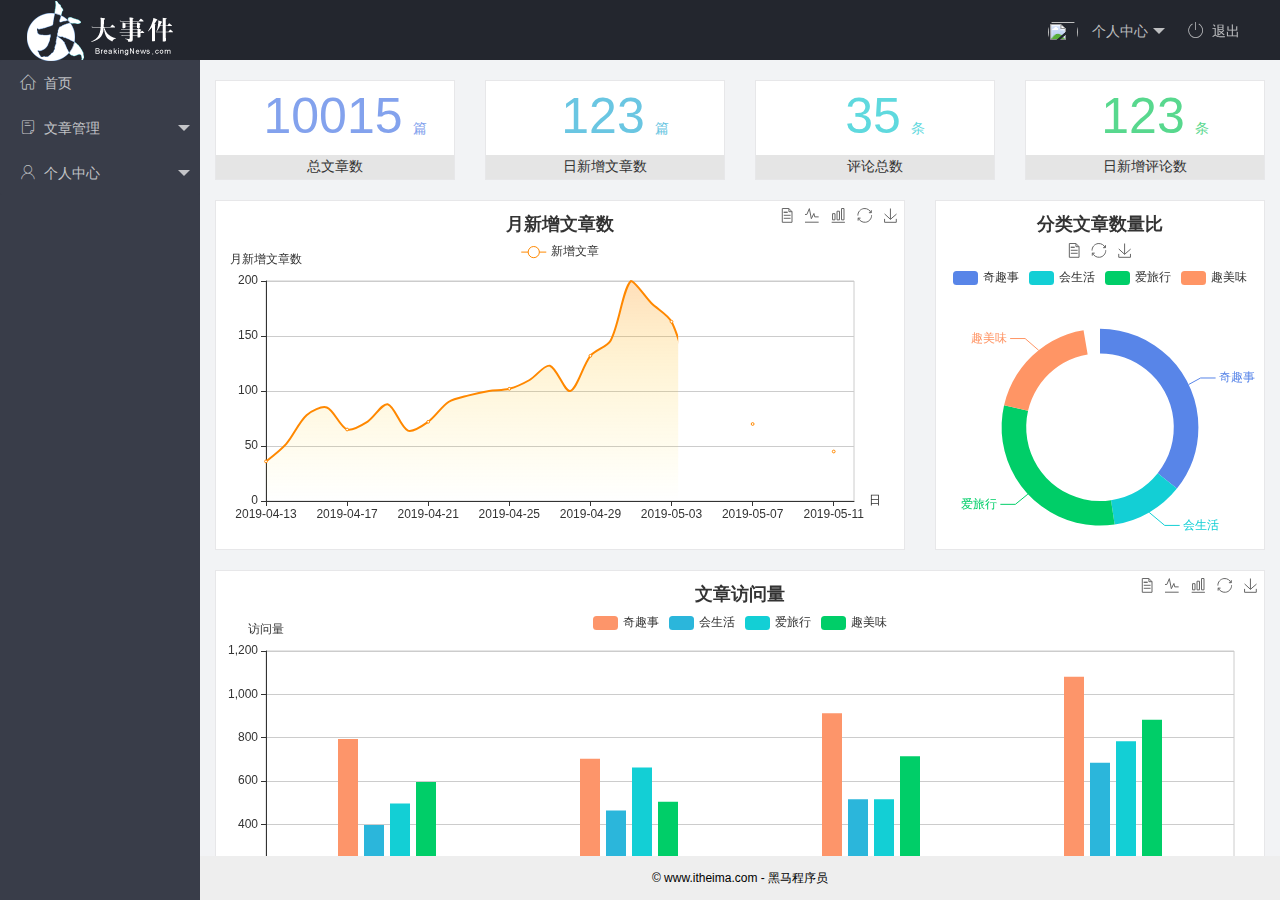
==== commit e67711af: "完成后台主页的基本布局" ====
--- a/index.html
+++ b/index.html
@@ -5,6 +5,7 @@
     <meta name="viewport" content="width=device-width, initial-scale=1.0" />
     <title>Document</title>
     <link rel="stylesheet" href="/assets/lib/layui/css/layui.css" />
+    <link rel="stylesheet" href="/assets/fonts/iconfont.css" />
     <link rel="stylesheet" href="/assets/css/index.css" />
   </head>
   <body class="layui-layout-body">
@@ -15,7 +16,7 @@
         </div>
         <!-- 头部区域（可配合layui已有的水平导航） -->
 
-        <ul class="layui-nav layui-layout-right">
+        <ul class="layui-nav layui-layout-right" lay-shrink="all">
           <li class="layui-nav-item">
             <a href="javascript:;">
               <img src="http://t.cn/RCzsdCq" class="layui-nav-img" />
@@ -27,29 +28,65 @@
               <dd><a href="">重置密码</a></dd>
             </dl>
           </li>
-          <li class="layui-nav-item"><a href="">退出</a></li>
+          <li class="layui-nav-item">
+            <a href=""><span class="iconfont icon-tuichu"></span>退出</a>
+          </li>
         </ul>
       </div>
 
       <div class="layui-side layui-bg-black">
         <div class="layui-side-scroll">
           <!-- 左侧导航区域（可配合layui已有的垂直导航） -->
-          <ul class="layui-nav layui-nav-tree" lay-filter="test">
-            <li class="layui-nav-item"><a href="">首页</a></li>
+          <ul
+            class="layui-nav layui-nav-tree"
+            lay-filter="test"
+            lay-shrink="all"
+          >
             <li class="layui-nav-item">
-              <a class="" href="javascript:;">文章管理</a>
+              <a href=""><span class="iconfont icon-home"></span>首页</a>
+            </li>
+            <li class="layui-nav-item">
+              <a class="" href="javascript:;"
+                ><span class="iconfont icon-16"></span>文章管理</a
+              >
               <dl class="layui-nav-child">
-                <dd><a href="javascript:;">文章类别</a></dd>
-                <dd><a href="javascript:;">文章列表</a></dd>
-                <dd><a href="javascript:;">发表文章</a></dd>
+                <dd>
+                  <a href="javascript:;"
+                    ><i class="layui-icon layui-icon-app"></i>文章类别</a
+                  >
+                </dd>
+                <dd>
+                  <a href="javascript:;"
+                    ><i class="layui-icon layui-icon-app"></i>文章列表</a
+                  >
+                </dd>
+                <dd>
+                  <a href="javascript:;"
+                    ><i class="layui-icon layui-icon-app"></i>发表文章</a
+                  >
+                </dd>
               </dl>
             </li>
             <li class="layui-nav-item">
-              <a href="javascript:;">个人中心</a>
+              <a href="javascript:;"
+                ><span class="iconfont icon-user"></span>个人中心</a
+              >
               <dl class="layui-nav-child">
-                <dd><a href="javascript:;">基本资料</a></dd>
-                <dd><a href="javascript:;">更换头像</a></dd>
-                <dd><a href="javascript:;">重置密码</a></dd>
+                <dd>
+                  <a href="javascript:;"
+                    ><i class="layui-icon layui-icon-app"></i>基本资料</a
+                  >
+                </dd>
+                <dd>
+                  <a href="javascript:;"
+                    ><i class="layui-icon layui-icon-app"></i>更换头像</a
+                  >
+                </dd>
+                <dd>
+                  <a href="javascript:;"
+                    ><i class="layui-icon layui-icon-app"></i>重置密码</a
+                  >
+                </dd>
               </dl>
             </li>
           </ul>
@@ -58,7 +95,7 @@
 
       <div class="layui-body">
         <!-- 内容主体区域 -->
-        <div style="padding: 15px">内容主体区域</div>
+        <iframe name="fm" src="/home/dashboard.html" frameborder="0"></iframe>
       </div>
 
       <div class="layui-footer">
--- a/assets/fonts/iconfont.css
+++ b/assets/fonts/iconfont.css
@@ -0,0 +1,37 @@
+@font-face {font-family: "iconfont";
+  src: url('iconfont.eot?t=1576139966484'); /* IE9 */
+  src: url('iconfont.eot?t=1576139966484#iefix') format('embedded-opentype'), /* IE6-IE8 */
+  url('[data-uri]') format('woff2'),
+  url('iconfont.woff?t=1576139966484') format('woff'),
+  url('iconfont.ttf?t=1576139966484') format('truetype'), /* chrome, firefox, opera, Safari, Android, iOS 4.2+ */
+  url('iconfont.svg?t=1576139966484#iconfont') format('svg'); /* iOS 4.1- */
+}
+
+.iconfont {
+  font-family: "iconfont" !important;
+  font-size: 16px;
+  font-style: normal;
+  -webkit-font-smoothing: antialiased;
+  -moz-osx-font-smoothing: grayscale;
+}
+
+.icon-home:before {
+  content: "\e6a9";
+}
+
+.icon-user:before {
+  content: "\e614";
+}
+
+.icon-pinglun:before {
+  content: "\e616";
+}
+
+.icon-tuichu:before {
+  content: "\e865";
+}
+
+.icon-16:before {
+  content: "\e615";
+}
+
--- a/assets/css/index.css
+++ b/assets/css/index.css
@@ -2,3 +2,17 @@
   text-align: center;
   font-size: 12px;
 }
+.iconfont {
+  margin-right: 8px;
+}
+.layui-icon {
+  margin-right: 8px;
+  margin-left: 20px;
+}
+iframe {
+  width: 100%;
+  height: 100%;
+}
+.layui-body {
+  overflow: hidden;
+}
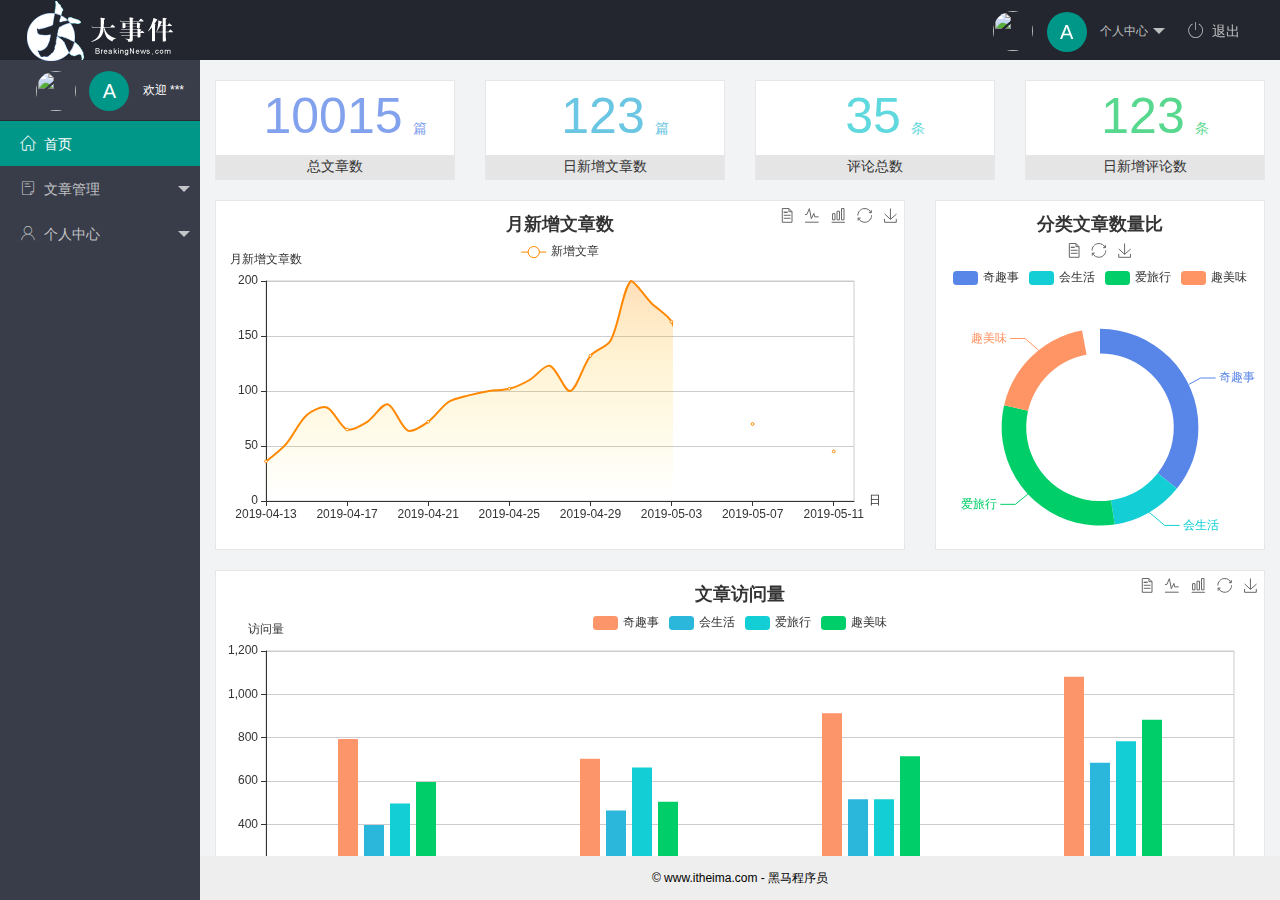
==== commit 127243c1: "编写图片和文本头像样式" ====
--- a/index.html
+++ b/index.html
@@ -18,8 +18,9 @@
 
         <ul class="layui-nav layui-layout-right" lay-shrink="all">
           <li class="layui-nav-item">
-            <a href="javascript:;">
+            <a href="javascript:;" class="userinfo">
               <img src="http://t.cn/RCzsdCq" class="layui-nav-img" />
+              <span class="text-avatar">A</span>
               个人中心
             </a>
             <dl class="layui-nav-child">
@@ -36,14 +37,21 @@
 
       <div class="layui-side layui-bg-black">
         <div class="layui-side-scroll">
+          <div class="userinfo">
+            <img src="http://t.cn/RCzsdCq" class="layui-nav-img" />
+            <span class="text-avatar">A</span>
+            <span id="welcome">欢迎 ***</span>
+          </div>
           <!-- 左侧导航区域（可配合layui已有的垂直导航） -->
           <ul
             class="layui-nav layui-nav-tree"
             lay-filter="test"
             lay-shrink="all"
           >
-            <li class="layui-nav-item">
-              <a href=""><span class="iconfont icon-home"></span>首页</a>
+            <li class="layui-nav-item layui-this">
+              <a href="/home/dashboard.html" target="fm"
+                ><span class="iconfont icon-home"></span>首页</a
+              >
             </li>
             <li class="layui-nav-item">
               <a class="" href="javascript:;"
--- a/assets/css/index.css
+++ b/assets/css/index.css
@@ -16,3 +16,40 @@
 .layui-body {
   overflow: hidden;
 }
+/* 去掉刷新是左侧文字的动画效果 */
+a {
+  transition: none !important;
+}
+
+.userinfo {
+  height: 60px;
+  line-height: 60px;
+  text-align: center;
+  font-size: 12px;
+  user-select: none;
+}
+.layui-side-scroll .userinfo {
+  border-bottom: 1px solid #282b33;
+}
+
+/* 图片头像样式 */
+.layui-nav-img {
+  width: 40px;
+  height: 40px;
+}
+
+/* 文本头像样式 */
+.text-avatar {
+  display: inline-block;
+  width: 40px;
+  height: 40px;
+  background-color: #009688;
+  border-radius: 50%;
+  line-height: 40px;
+  text-align: center;
+  font-size: 20px;
+  color: #fff;
+  position: relative;
+  top: 4px;
+  margin-right: 10px;
+}
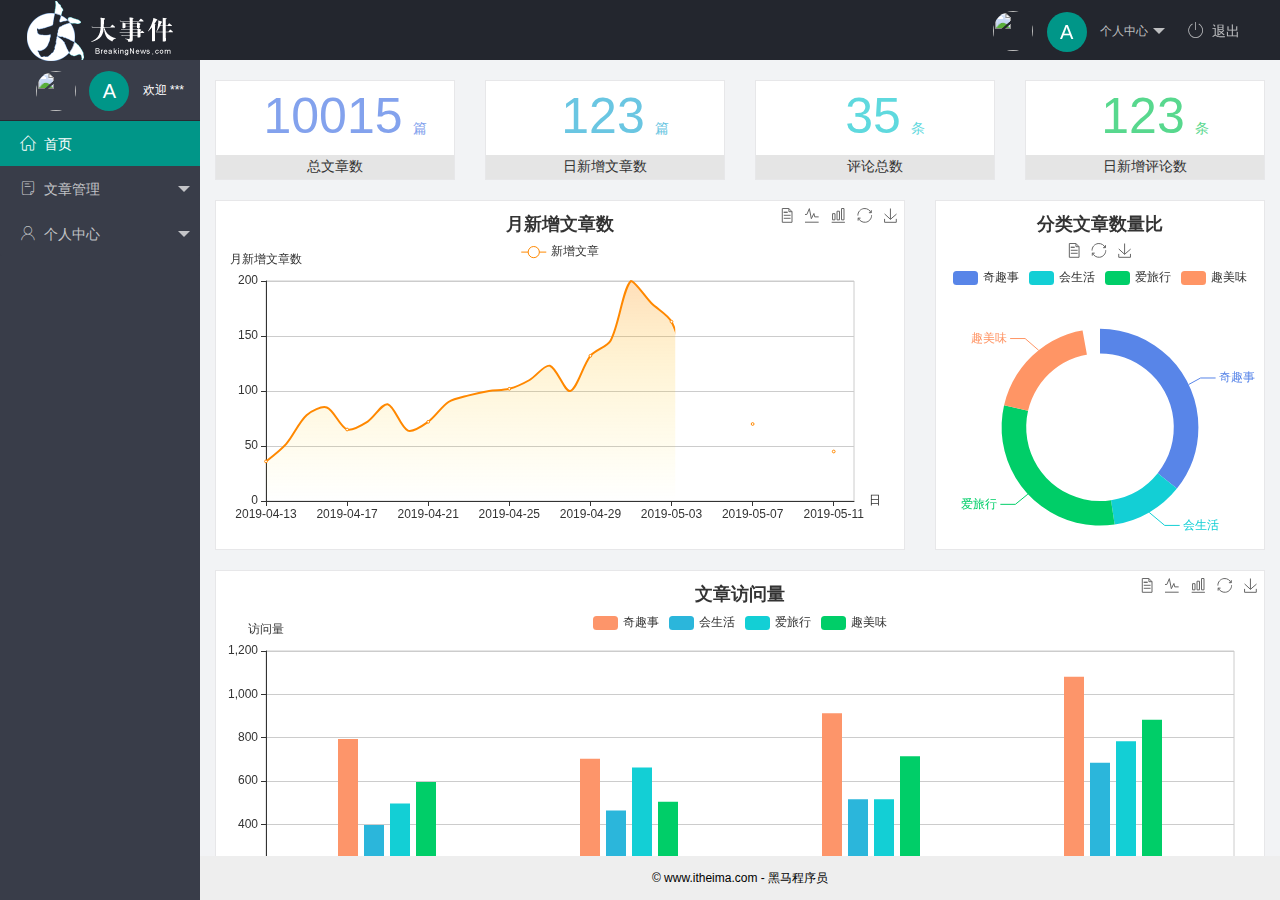
==== commit 42651ed4: "获取用户的基本信息并渲染" ====
--- a/index.html
+++ b/index.html
@@ -112,6 +112,9 @@
       </div>
     </div>
     <script src="/assets/lib/layui/layui.all.js"></script>
+    <script src="/assets/lib/jquery.js"></script>
+    <script src="/assets/js/baseAPI.js"></script>
+    <script src="/assets/js/index.js"></script>
     <script>
       //JavaScript代码区域
       layui.use("element", function () {
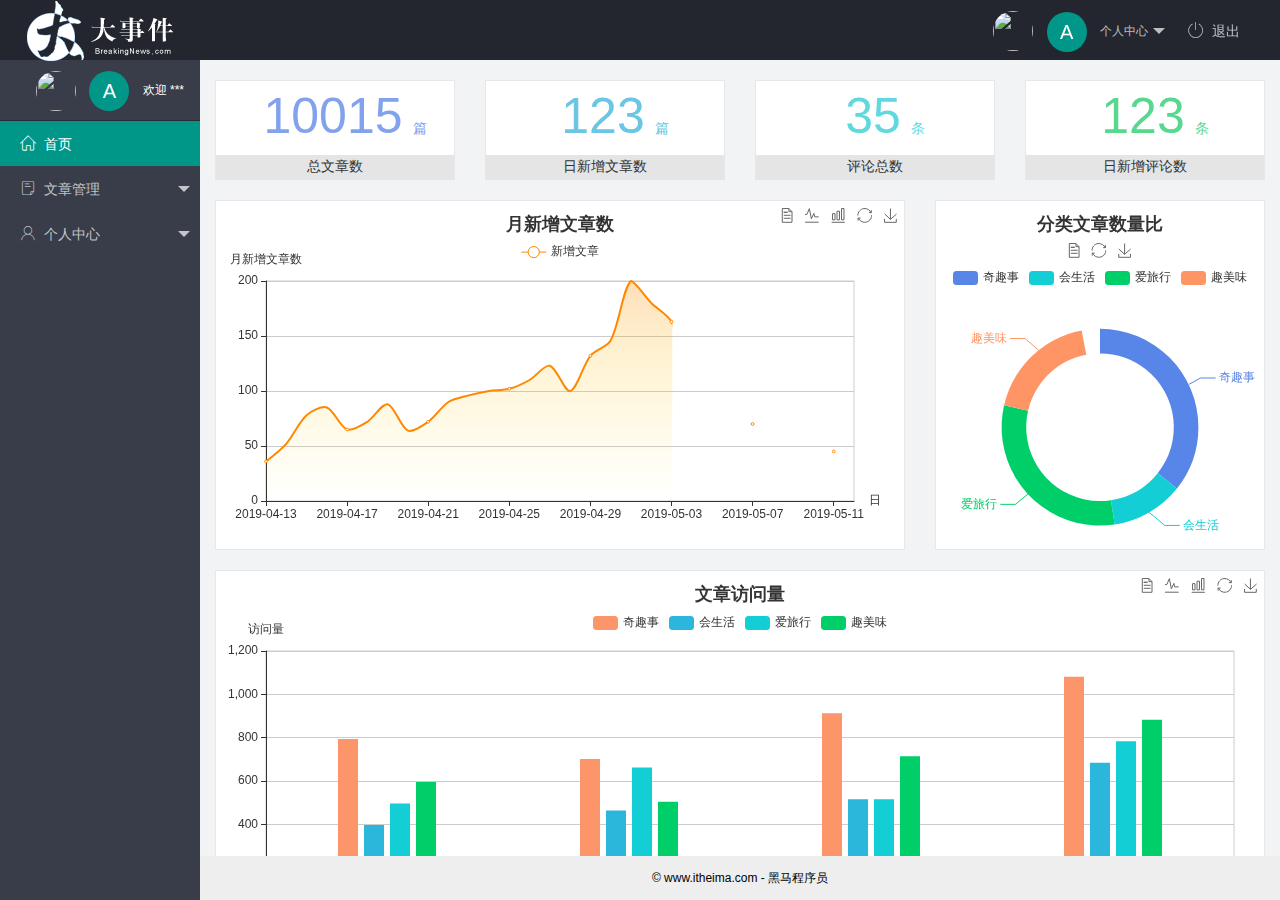
==== commit 07d7f9a1: "控制未登录用户的页面访问权限" ====
--- a/index.html
+++ b/index.html
@@ -30,7 +30,9 @@
             </dl>
           </li>
           <li class="layui-nav-item">
-            <a href=""><span class="iconfont icon-tuichu"></span>退出</a>
+            <a href="javascript:;" id="btnLogout"
+              ><span class="iconfont icon-tuichu"></span>退出</a
+            >
           </li>
         </ul>
       </div>
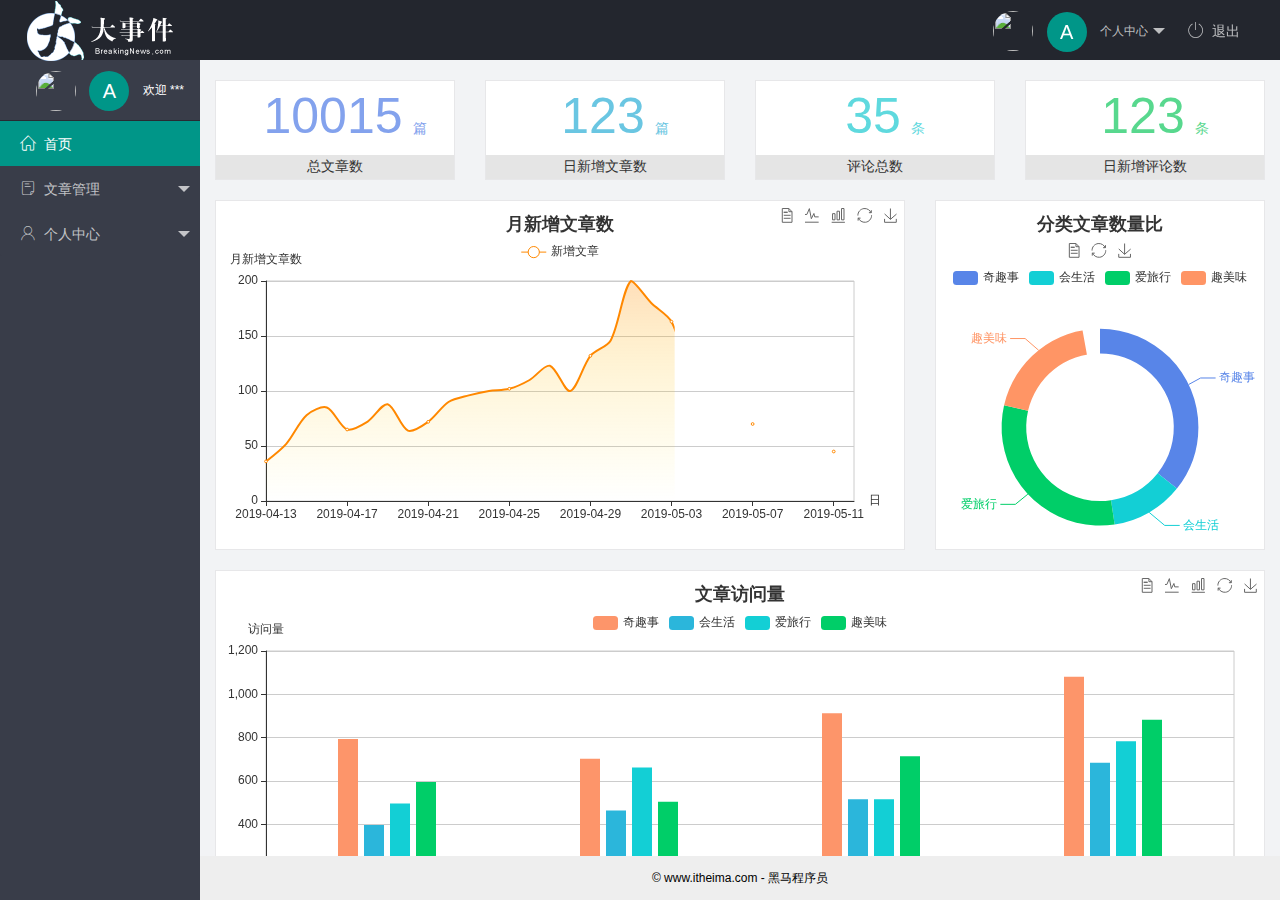
==== commit daf0c9d5: "实现添加文章分类的功能" ====
--- a/index.html
+++ b/index.html
@@ -24,9 +24,15 @@
               个人中心
             </a>
             <dl class="layui-nav-child">
-              <dd><a href="">基本资料</a></dd>
-              <dd><a href="">更换头像</a></dd>
-              <dd><a href="">重置密码</a></dd>
+              <dd>
+                <a href="/user/user_info.html" target="fm">基本资料</a>
+              </dd>
+              <dd>
+                <a href="/user/user_avatar.html" target="fm">更换头像</a>
+              </dd>
+              <dd>
+                <a href="/user/user_pwd.html" target="fm">重置密码</a>
+              </dd>
             </dl>
           </li>
           <li class="layui-nav-item">
@@ -61,7 +67,7 @@
               >
               <dl class="layui-nav-child">
                 <dd>
-                  <a href="javascript:;"
+                  <a href="/article/art_cate.html" target="fm"
                     ><i class="layui-icon layui-icon-app"></i>文章类别</a
                   >
                 </dd>
@@ -83,17 +89,17 @@
               >
               <dl class="layui-nav-child">
                 <dd>
-                  <a href="javascript:;"
+                  <a href="/user/user_info.html" target="fm"
                     ><i class="layui-icon layui-icon-app"></i>基本资料</a
                   >
                 </dd>
                 <dd>
-                  <a href="javascript:;"
+                  <a href="/user/user_avatar.html" target="fm"
                     ><i class="layui-icon layui-icon-app"></i>更换头像</a
                   >
                 </dd>
                 <dd>
-                  <a href="javascript:;"
+                  <a href="/user/user_pwd.html" target="fm"
                     ><i class="layui-icon layui-icon-app"></i>重置密码</a
                   >
                 </dd>
